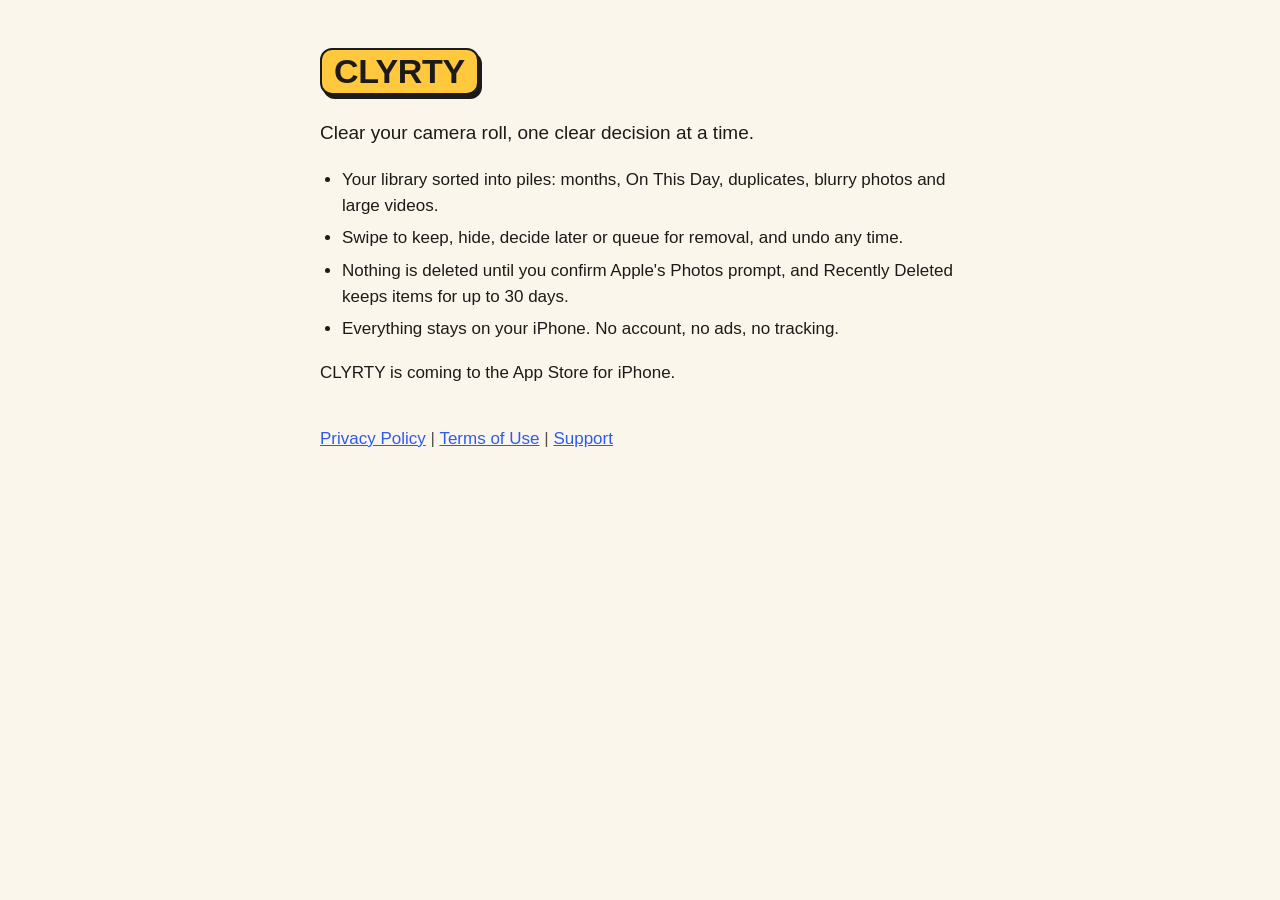
==== index.html @ 638757ca "Add the CLYRTY site: home, privacy, terms and support" ====
<!doctype html>
<html lang="en">
<head>
<meta charset="utf-8">
<meta name="viewport" content="width=device-width, initial-scale=1">
<title>CLYRTY: clear your camera roll</title>
<meta name="description" content="CLYRTY helps you clear your iPhone camera roll one clear decision at a time. Everything stays on your iPhone.">
<link rel="stylesheet" href="site.css">
</head>
<body>
<main>
<h1 class="brand">CLYRTY</h1>
<p class="lead">Clear your camera roll, one clear decision at a time.</p>
<ul>
<li>Your library sorted into piles: months, On This Day, duplicates, blurry photos and large videos.</li>
<li>Swipe to keep, hide, decide later or queue for removal, and undo any time.</li>
<li>Nothing is deleted until you confirm Apple's Photos prompt, and Recently Deleted keeps items for up to 30 days.</li>
<li>Everything stays on your iPhone. No account, no ads, no tracking.</li>
</ul>
<p>CLYRTY is coming to the App Store for iPhone.</p>
<p class="links"><a href="privacy/">Privacy Policy</a> <span aria-hidden="true">|</span> <a href="terms/">Terms of Use</a> <span aria-hidden="true">|</span> <a href="support/">Support</a></p>
</main>
</body>
</html>
---- site.css ----
:root {
  --bg: #FBF6EC;
  --ink: #1C1B19;
  --muted: #57534C;
  --accent: #FFC83D;
  --link: #2F5BEA;
}
@media (prefers-color-scheme: dark) {
  :root { --bg: #17161A; --ink: #F3EFE6; --muted: #B8B2A7; --link: #8FA8FF; }
}
* { box-sizing: border-box; }
body {
  margin: 0;
  background: var(--bg);
  color: var(--ink);
  font: 17px/1.55 -apple-system, BlinkMacSystemFont, "Segoe UI", Roboto, Helvetica, Arial, sans-serif;
}
main { max-width: 680px; margin: 0 auto; padding: 40px 20px 64px; }
h1 { font-size: 34px; line-height: 1.15; margin: 8px 0 4px; letter-spacing: -0.01em; }
h1.brand { display: inline-block; background: var(--accent); color: #1C1B19; padding: 2px 12px; border: 2px solid #1C1B19; border-radius: 12px; box-shadow: 3px 4px 0 #1C1B19; }
h2 { font-size: 20px; margin: 28px 0 6px; }
.meta { color: var(--muted); margin: 0 0 16px; }
.lead { font-size: 19px; }
.back a { color: var(--muted); text-decoration: none; font-weight: 700; }
a { color: var(--link); }
ul { padding-left: 22px; }
li { margin: 6px 0; }
.links { margin-top: 40px; color: var(--muted); }
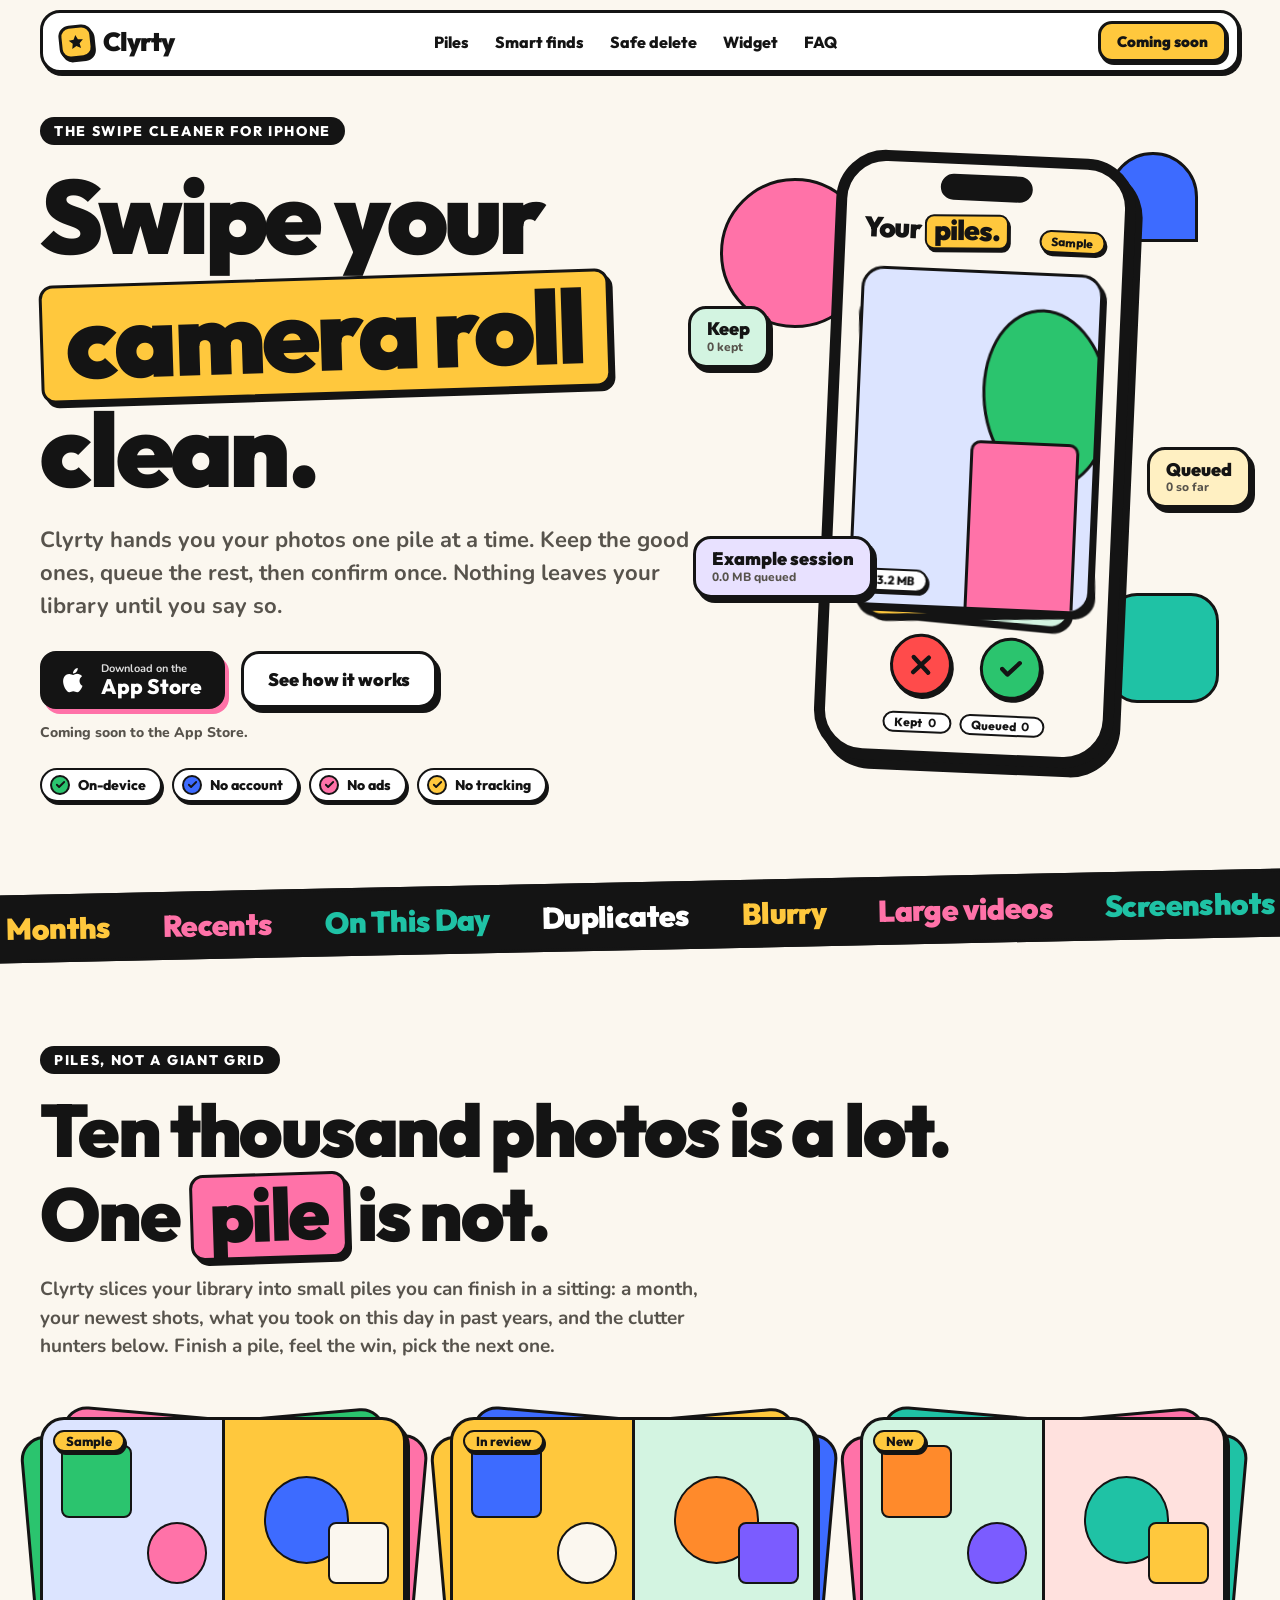
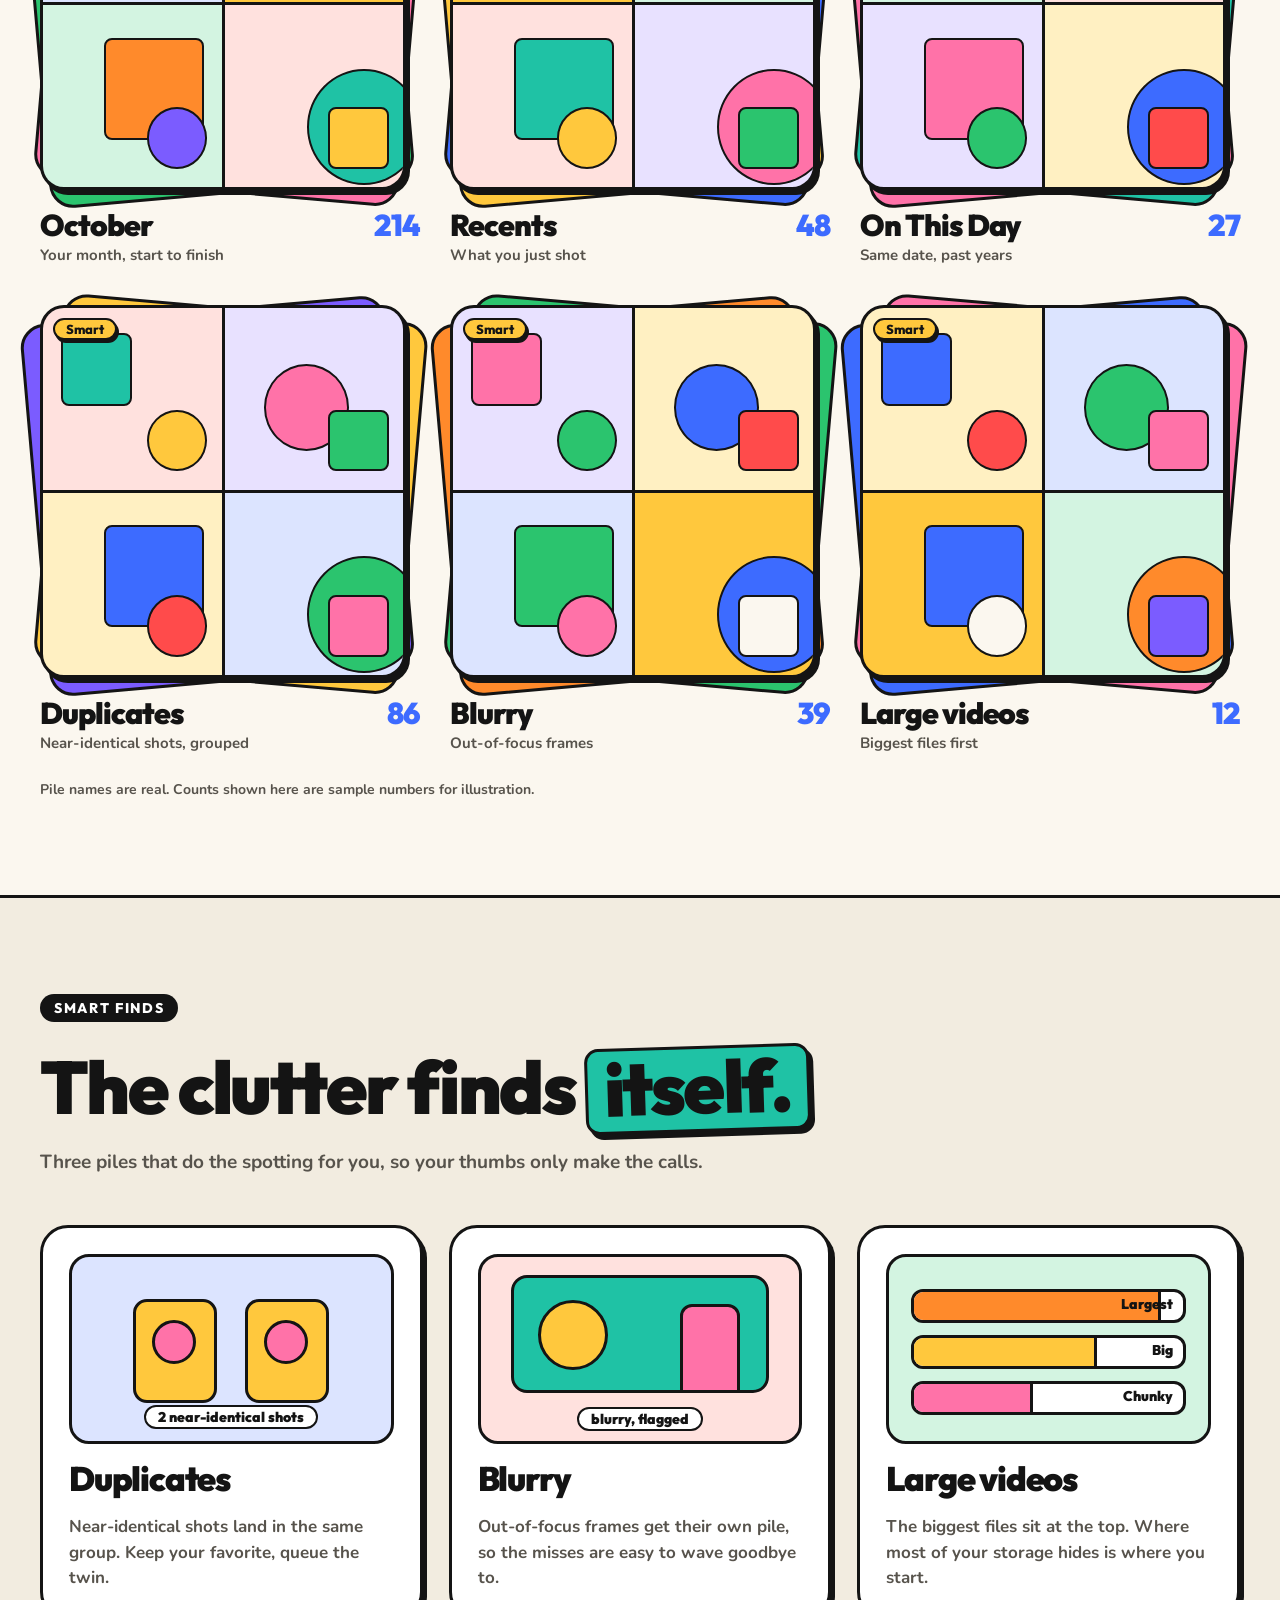
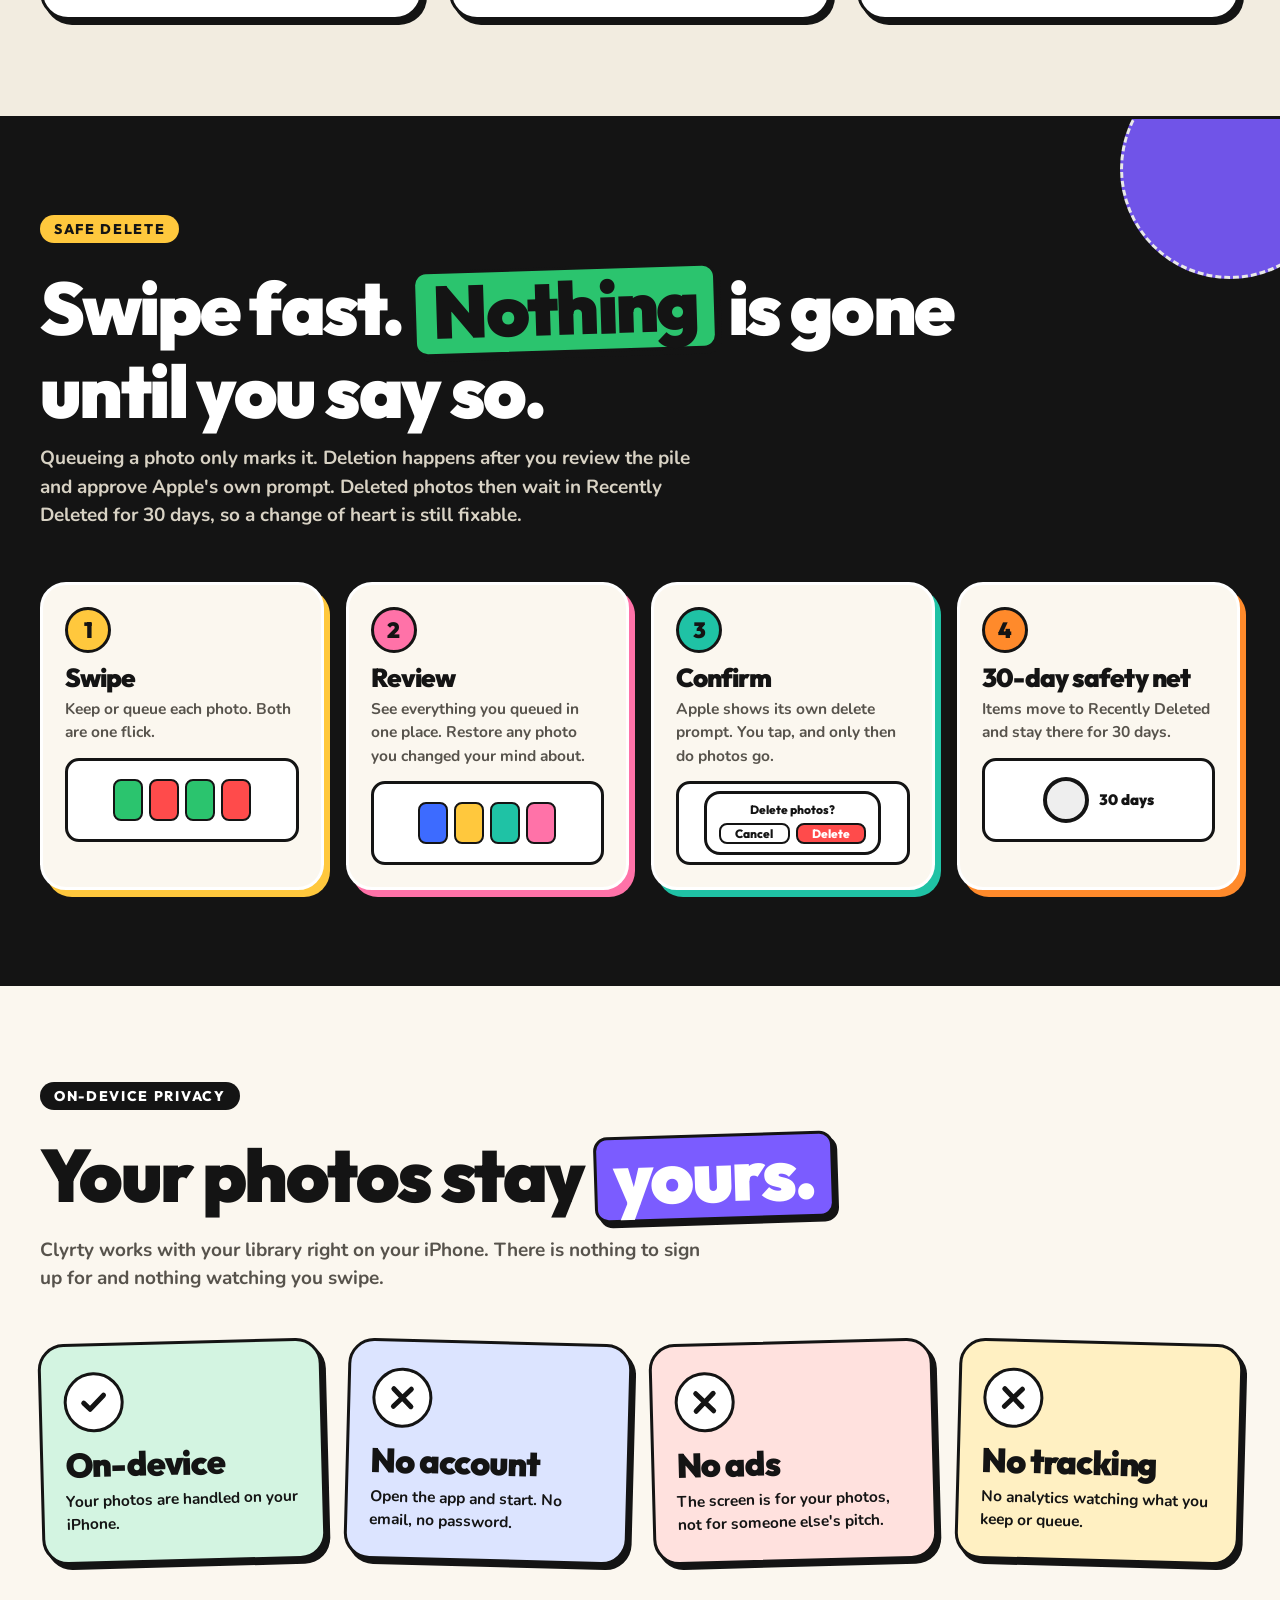
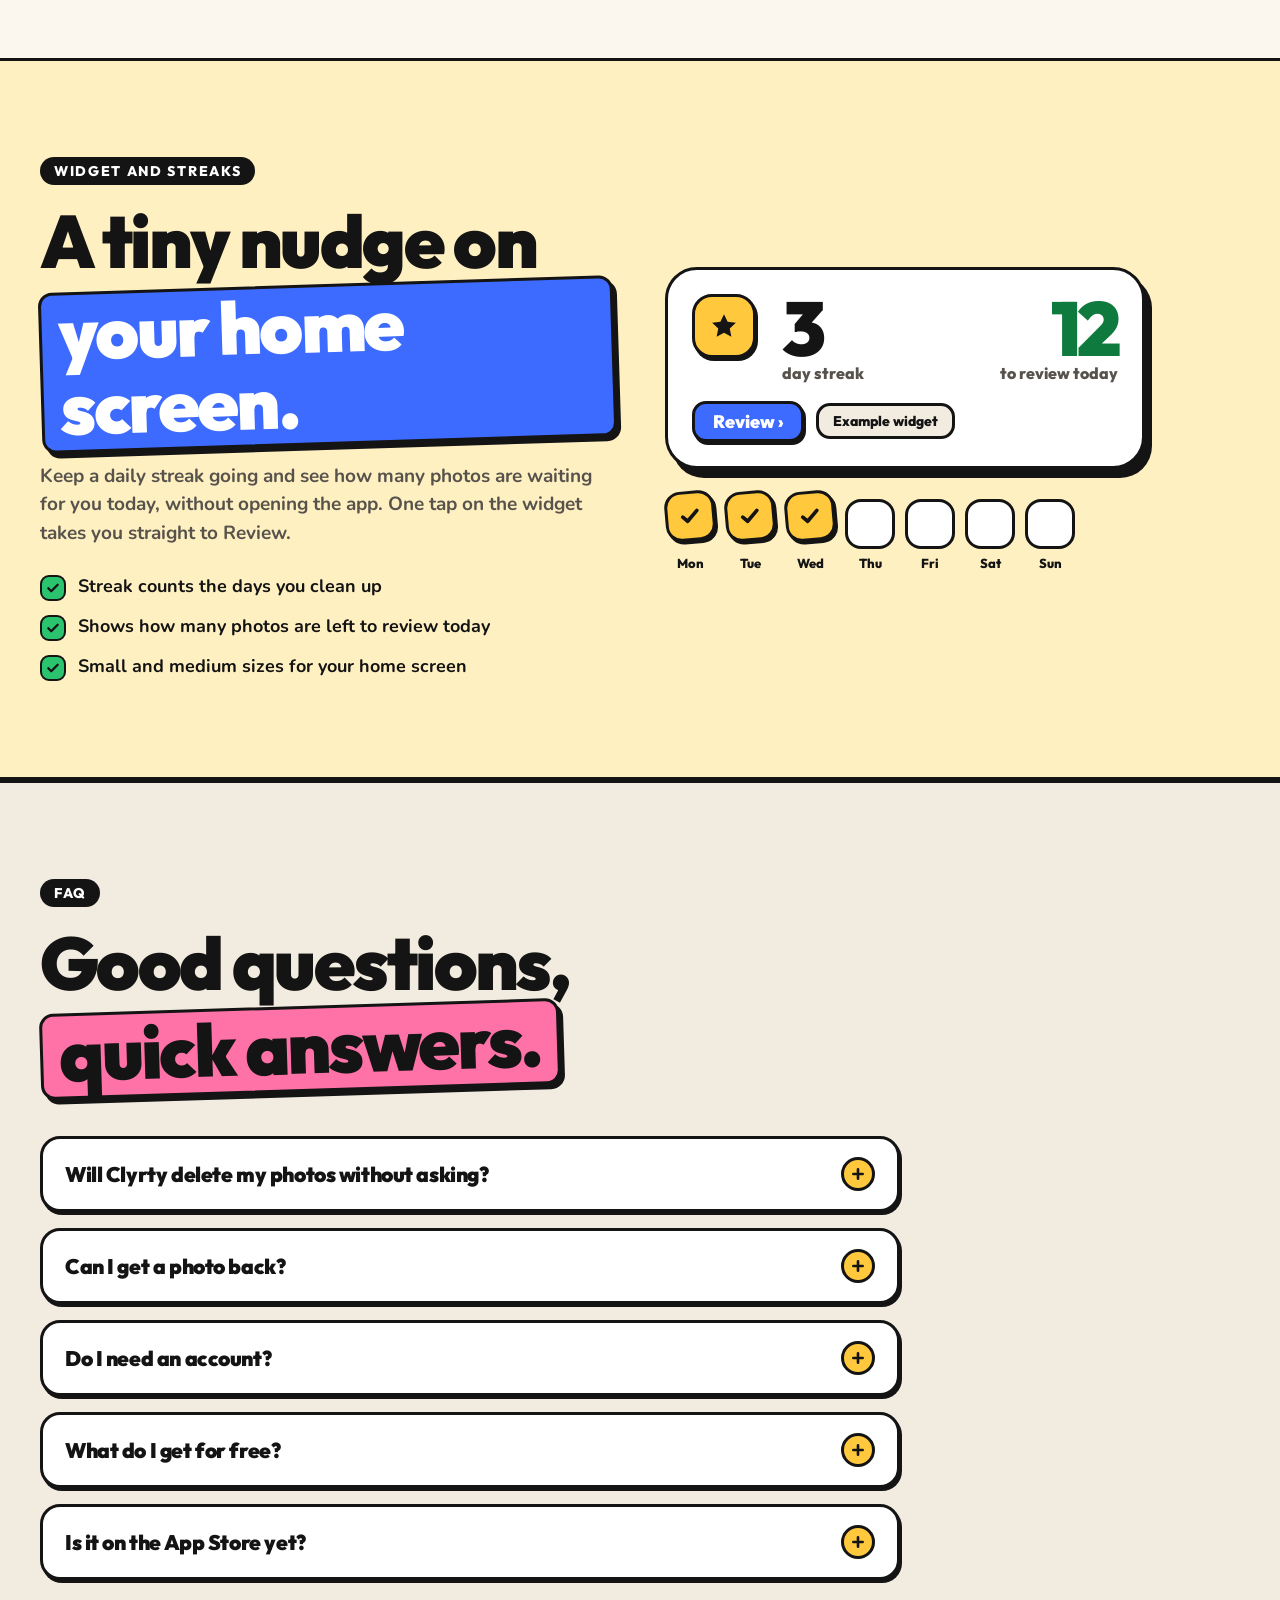
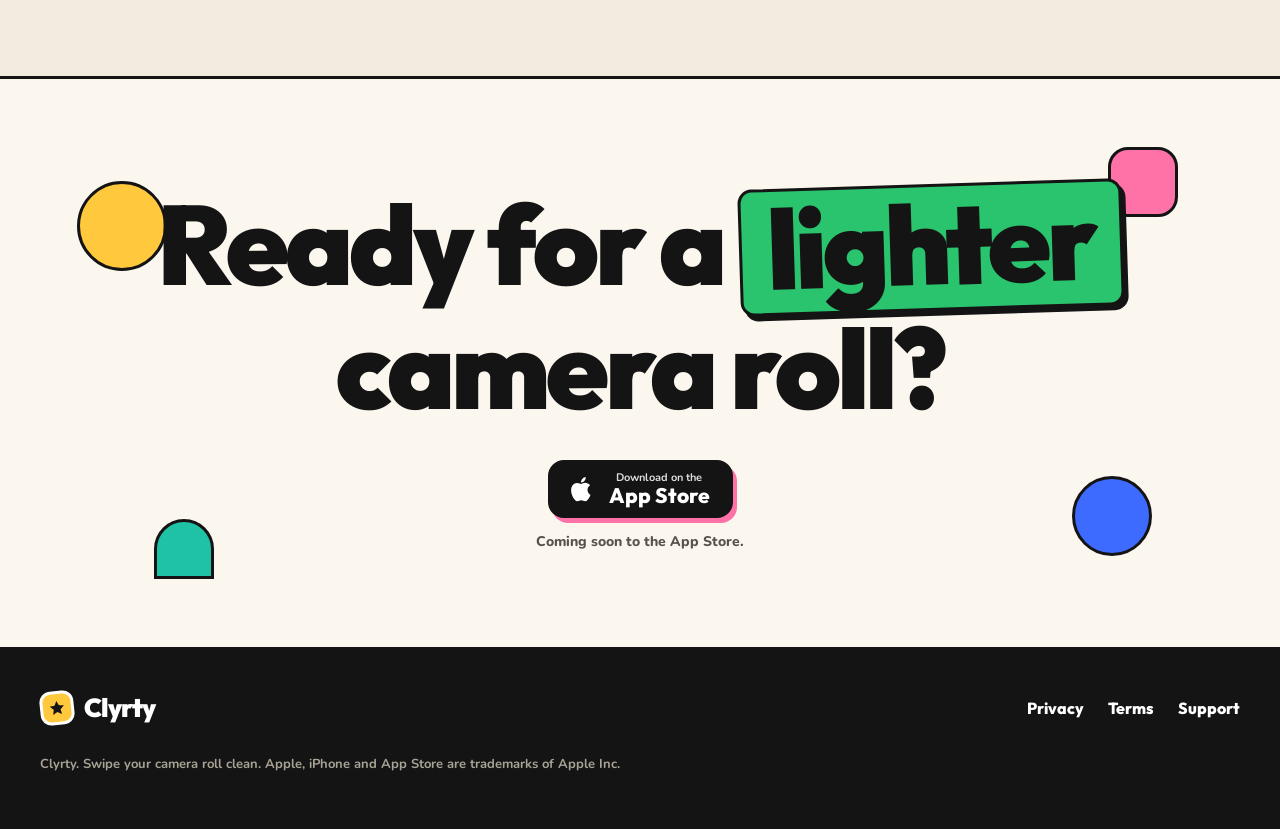
==== commit 2fb9e208: "Replace the home page with the approved design, without pricing WULF approved the site mock with one" ====
--- a/index.html
+++ b/index.html
@@ -3,22 +3,609 @@
 <head>
 <meta charset="utf-8">
 <meta name="viewport" content="width=device-width, initial-scale=1">
-<title>CLYRTY: clear your camera roll</title>
-<meta name="description" content="CLYRTY helps you clear your iPhone camera roll one clear decision at a time. Everything stays on your iPhone.">
-<link rel="stylesheet" href="site.css">
+<title>Clyrty - Swipe your camera roll clean</title>
+<meta name="description" content="Clyrty is the iPhone photo cleaner that works in piles. Swipe, queue, confirm. Nothing is deleted until you approve Apple's prompt. On-device, no account, no ads, no tracking.">
+<link rel="preconnect" href="https://fonts.googleapis.com">
+<link rel="preconnect" href="https://fonts.gstatic.com" crossorigin>
+<link href="https://fonts.googleapis.com/css2?family=Outfit:wght@600;800;900&family=Nunito:wght@500;700;800&display=swap" rel="stylesheet">
+<style>
+:root{
+  --ink:#141414; --bg:#FBF7EF; --stone:#F2ECE0; --tint:#FFF0C2; --muted:#57534C;
+  --blue:#3D6BFF; --blue-soft:#DCE4FF; --green:#2BC46E; --green-deep:#0F7A3D; --green-soft:#D3F4E1;
+  --red:#FF4B4B; --red-soft:#FFE1DE; --violet:#7B5CFF; --violet-soft:#E8E1FF;
+  --yellow:#FFC83D; --pink:#FF72A8; --teal:#1FC2A5; --orange:#FF8A2B;
+  --pop:4px 5px 0 var(--ink); --pop-sm:2px 3px 0 var(--ink); --pop-lg:7px 9px 0 var(--ink);
+  --spring:cubic-bezier(.34,1.56,.64,1);
+  --gutter:16px;
+}
+*{box-sizing:border-box;margin:0}
+html{scroll-behavior:smooth}
+body{background:var(--bg);color:var(--ink);font-family:'Nunito',system-ui,sans-serif;font-weight:700;font-size:17px;line-height:1.5;overflow-x:hidden;-webkit-font-smoothing:antialiased}
+h1,h2,h3,.disp{font-family:'Outfit',system-ui,sans-serif;font-weight:900;letter-spacing:-.035em;line-height:1.02}
+a{color:inherit}
+.wrap{width:min(1200px,100% - 2*var(--gutter));margin-inline:auto}
+.hl{display:inline-block;background:var(--hlc,var(--yellow));border:3px solid var(--ink);box-shadow:var(--pop);border-radius:14px;padding:0 .22em .06em;transform:rotate(-1.8deg);margin-top:.08em}
+.btn{display:inline-flex;align-items:center;gap:10px;font:900 18px 'Outfit',sans-serif;background:var(--yellow);border:3px solid var(--ink);box-shadow:var(--pop);border-radius:18px;padding:14px 24px;text-decoration:none;cursor:pointer;transition:transform .18s var(--spring),box-shadow .18s}
+.btn:hover{transform:translate(-2px,-3px) rotate(-1deg);box-shadow:7px 9px 0 var(--ink)}
+.btn:active{transform:translate(3px,4px);box-shadow:1px 1px 0 var(--ink)}
+.btn.white{background:#fff}
+.kicker{display:inline-block;font:800 14px 'Outfit',sans-serif;letter-spacing:.12em;text-transform:uppercase;background:var(--ink);color:#fff;border-radius:99px;padding:5px 14px;margin-bottom:18px}
+
+/* nav */
+nav{position:sticky;top:10px;z-index:50;margin:10px auto 0;width:min(1200px,100% - 2*var(--gutter))}
+.nav-in{display:flex;align-items:center;justify-content:space-between;background:#fff;border:3px solid var(--ink);box-shadow:var(--pop-sm);border-radius:20px;padding:8px 10px 8px 16px}
+.logo{display:flex;align-items:center;gap:10px;font:900 26px 'Outfit';letter-spacing:-.04em;text-decoration:none}
+.logo i{width:34px;height:34px;background:var(--yellow);border:3px solid var(--ink);border-radius:11px;box-shadow:var(--pop-sm);display:grid;place-items:center;transform:rotate(-6deg)}
+.logo i svg{width:18px;height:18px}
+.nav-links{display:none;gap:26px;font:800 16px 'Outfit'}
+.nav-links a{text-decoration:none}.nav-links a:hover{text-decoration:underline;text-decoration-thickness:3px;text-underline-offset:5px}
+.nav .btn{padding:8px 16px;font-size:15px;border-radius:14px;box-shadow:var(--pop-sm)}
+@media(min-width:820px){.nav-links{display:flex}}
+
+/* hero */
+.hero{position:relative;padding:44px 0 70px}
+.hero-grid{display:grid;gap:40px;align-items:center}
+@media(min-width:960px){.hero-grid{grid-template-columns:1.1fr .9fr;gap:20px}}
+h1{font-size:clamp(46px,9.4vw,104px)}
+.hero p.lead{font-size:clamp(18px,2.2vw,22px);max-width:34em;margin:22px 0 28px;color:var(--muted);font-weight:700}
+.cta-row{display:flex;flex-wrap:wrap;gap:16px;align-items:center}
+.badge{display:inline-flex;align-items:center;gap:12px;background:var(--ink);color:#fff;border-radius:16px;padding:9px 20px 9px 16px;text-decoration:none;border:3px solid var(--ink);box-shadow:4px 5px 0 var(--pink);transition:transform .18s var(--spring)}
+.badge:hover{transform:translate(-2px,-3px) rotate(1deg)}
+.badge svg{width:30px;height:30px;fill:#fff}
+.badge small{display:block;font:700 11px 'Nunito';opacity:.85;line-height:1.1}
+.badge b{display:block;font:800 21px 'Outfit';line-height:1.05}
+.soon{font:800 14px 'Nunito';color:var(--muted);margin-top:14px}
+.trust{display:flex;flex-wrap:wrap;gap:10px;margin-top:26px}
+.pill{display:inline-flex;align-items:center;gap:8px;background:#fff;border:2.5px solid var(--ink);border-radius:99px;padding:5px 14px 5px 8px;font:800 14px 'Outfit';box-shadow:var(--pop-sm)}
+.pill s{width:20px;height:20px;border-radius:50%;background:var(--c,var(--green));border:2px solid var(--ink);display:grid;place-items:center;text-decoration:none}
+.pill s svg{width:11px;height:11px}
+
+/* phone */
+.stage{position:relative;display:grid;place-items:center;min-height:640px}
+.blob{position:absolute;border:3px solid var(--ink);animation:spin 18s linear infinite}
+.blob.b1{width:150px;height:150px;border-radius:50%;background:var(--pink);left:2%;top:6%;animation:floaty 6s ease-in-out infinite}
+.blob.b2{width:110px;height:110px;background:var(--teal);right:4%;bottom:12%;border-radius:28px;animation:floaty 7s ease-in-out -2s infinite}
+.blob.b3{width:90px;height:90px;background:var(--blue);right:8%;top:2%;border-radius:50% 50% 0 0;animation:floaty 5s ease-in-out -1s infinite}
+@keyframes floaty{0%,100%{transform:translateY(0) rotate(-8deg)}50%{transform:translateY(-22px) rotate(10deg)}}
+@keyframes spin{to{transform:rotate(360deg)}}
+.phone{position:relative;width:300px;height:610px;background:var(--bg);border:11px solid var(--ink);border-radius:50px;box-shadow:var(--pop-lg);overflow:hidden;transform:rotate(2.5deg);z-index:2}
+.phone .island{position:absolute;top:10px;left:50%;width:92px;height:26px;background:var(--ink);border-radius:20px;transform:translateX(-50%);z-index:5}
+.ph-head{padding:50px 18px 0;display:flex;justify-content:space-between;align-items:end}
+.ph-head h3{font-size:28px}.ph-head h3 span{background:var(--yellow);border:2.5px solid var(--ink);border-radius:9px;padding:0 7px 2px;box-shadow:var(--pop-sm);display:inline-block;transform:rotate(-2deg)}
+.ph-pill{font:800 12px 'Outfit';background:var(--yellow);border:2px solid var(--ink);border-radius:99px;padding:2px 10px;box-shadow:var(--pop-sm)}
+.deck{position:relative;height:340px;margin:20px 18px 0}
+.card{position:absolute;inset:0;border:3px solid var(--ink);border-radius:22px;box-shadow:var(--pop);overflow:hidden;background:var(--cbg);touch-action:none;cursor:grab;will-change:transform;transition:transform .5s var(--spring)}
+.card.drag{transition:none;cursor:grabbing}
+.card .sh{position:absolute;background:var(--sc);border:3px solid var(--ink)}
+.card .sh.circle{border-radius:50%}.card .sh.arch{border-radius:999px 999px 0 0}.card .sh.rect{border-radius:10px}
+.card .meta{position:absolute;left:12px;bottom:12px;background:#fff;border:2.5px solid var(--ink);border-radius:99px;font:800 12px 'Outfit';padding:2px 11px;box-shadow:var(--pop-sm)}
+.stamp{position:absolute;top:18px;font:900 26px 'Outfit';border:4px solid var(--ink);border-radius:12px;padding:0 12px 2px;opacity:0;background:#fff;transition:opacity .15s}
+.stamp.keep{right:14px;color:var(--green-deep);background:var(--green-soft);transform:rotate(9deg)}
+.stamp.queue{left:14px;color:#C21F1F;background:var(--red-soft);transform:rotate(-9deg)}
+.ph-actions{display:flex;justify-content:center;gap:28px;margin-top:26px}
+.rb{width:62px;height:62px;border-radius:50%;border:3px solid var(--ink);box-shadow:var(--pop-sm);display:grid;place-items:center;cursor:pointer;transition:transform .15s var(--spring);background:var(--bgc)}
+.rb:hover{transform:scale(1.12) rotate(-6deg)}.rb:active{transform:scale(.92)}
+.rb svg{width:26px;height:26px}
+.ph-stats{display:flex;justify-content:center;gap:8px;margin-top:16px;font:800 12px 'Outfit'}
+.ph-stats span{border:2px solid var(--ink);border-radius:99px;padding:1px 10px;background:#fff}
+.ph-stats b{display:inline-block;min-width:1.2em;text-align:center}
+.float{position:absolute;z-index:4;background:#fff;border:3px solid var(--ink);border-radius:18px;box-shadow:var(--pop);padding:10px 16px;font:900 18px 'Outfit';line-height:1.1;animation:floaty2 5s ease-in-out infinite}
+.float small{display:block;font:800 12px 'Nunito';color:var(--muted)}
+.float.f1{left:-4%;top:26%;background:var(--green-soft);--r:-6deg}
+.float.f2{right:-2%;top:48%;background:var(--tint);--r:5deg;animation-delay:-2s}
+.float.f3{left:-3%;top:62%;background:var(--violet-soft);--r:4deg;animation-delay:-3.4s}
+@keyframes floaty2{0%,100%{transform:translateY(0) rotate(var(--r))}50%{transform:translateY(-14px) rotate(calc(var(--r) * -1))}}
+@media(max-width:520px){.float.f1{left:-2%;top:20%}.float.f2{right:-2%}.float.f3{display:none}.stage{min-height:700px}}
+
+/* marquee */
+.marq{background:var(--ink);color:#fff;border-block:3px solid var(--ink);overflow:hidden;transform:rotate(-1.2deg);margin:10px -20px 0;position:relative;z-index:3}
+.marq-t{display:flex;gap:0;width:max-content;animation:marq 28s linear infinite}
+.marq span{font:900 30px 'Outfit';padding:12px 26px;white-space:nowrap;letter-spacing:-.02em}
+.marq span:nth-child(4n+1){color:var(--yellow)}.marq span:nth-child(4n+2){color:var(--pink)}.marq span:nth-child(4n+3){color:var(--teal)}.marq span:nth-child(4n){color:#fff}
+@keyframes marq{to{transform:translateX(-50%)}}
+
+/* sections */
+section{padding:96px 0}
+.sec-h{font-size:clamp(38px,6.4vw,74px);max-width:14em}
+.sec-p{max-width:36em;color:var(--muted);margin-top:16px;font-size:19px}
+.rev{opacity:0;transform:translateY(40px) scale(.97);transition:opacity .6s ease,transform .7s var(--spring);transition-delay:var(--d,0s)}
+.rev.in{opacity:1;transform:none}
+
+/* piles */
+.piles{display:grid;gap:30px;margin-top:48px;grid-template-columns:repeat(2,1fr)}
+@media(min-width:760px){.piles{grid-template-columns:repeat(3,1fr)}}
+@media(max-width:420px){.pile h3,.pile h3 b{font-size:22px}.pile p{font-size:13px}}
+.pile{position:relative;padding:8px 0 0;cursor:pointer}
+.pile .stack{position:relative;aspect-ratio:1/1.02;margin:0 14px 16px 0}
+.pile .layer{position:absolute;inset:0;border:3px solid var(--ink);border-radius:24px;transition:transform .4s var(--spring)}
+.pile .l3{background:var(--c3);transform:rotate(-5deg) translate(-6px,4px)}
+.pile .l2{background:var(--c2);transform:rotate(5deg) translate(8px,2px)}
+.pile .front{position:absolute;inset:0;border:3px solid var(--ink);border-radius:24px;box-shadow:var(--pop);overflow:hidden;background:var(--ink);display:grid;grid-template-columns:1fr 1fr;grid-template-rows:1fr 1fr;gap:3px;transition:transform .4s var(--spring)}
+.pile:hover .l3{transform:rotate(-12deg) translate(-26px,8px)}
+.pile:hover .l2{transform:rotate(11deg) translate(26px,4px)}
+.pile:hover .front{transform:translateY(-8px) rotate(-1.5deg)}
+.pile .cell{position:relative;overflow:hidden;background:var(--cbg)}
+.pile .cell i{position:absolute;background:var(--sc)}
+.pile .tag{position:absolute;left:10px;top:10px;z-index:2;font:800 13px 'Outfit';background:var(--yellow);border:2.5px solid var(--ink);border-radius:99px;padding:1px 11px;box-shadow:var(--pop-sm)}
+.pile h3{font-size:30px;display:flex;justify-content:space-between;align-items:baseline}
+.pile h3 b{font:900 30px 'Outfit';color:var(--blue)}
+.pile p{color:var(--muted);font-size:15px;font-weight:700}
+.note{font:700 14px 'Nunito';color:var(--muted);margin-top:26px}
+
+/* smart finds */
+.finds{background:var(--stone);border-block:3px solid var(--ink)}
+.find-grid{display:grid;gap:26px;margin-top:48px}
+@media(min-width:900px){.find-grid{grid-template-columns:repeat(3,1fr)}}
+.fcard{background:#fff;border:3px solid var(--ink);border-radius:28px;box-shadow:var(--pop);padding:26px;display:flex;flex-direction:column;gap:18px;transition:transform .3s var(--spring)}
+.fcard:hover{transform:translateY(-8px) rotate(-.8deg)}
+.fcard h3{font-size:34px}.fcard p{color:var(--muted)}
+.demo{height:190px;border:3px solid var(--ink);border-radius:20px;position:relative;overflow:hidden;background:var(--bgd)}
+/* dup demo */
+.dup .tw{position:absolute;width:84px;height:104px;border:3px solid var(--ink);border-radius:14px;background:var(--yellow);top:42px;overflow:hidden}
+.dup .tw i{position:absolute;width:44px;height:44px;border-radius:50%;background:var(--pink);border:3px solid var(--ink);left:16px;top:18px}
+.dup .t1{left:calc(50% - 98px);animation:dupA 4.4s var(--spring) infinite}
+.dup .t2{left:calc(50% + 14px);animation:dupB 4.4s var(--spring) infinite}
+@keyframes dupA{0%,25%{transform:rotate(-4deg)}50%,80%{transform:translateX(56px) rotate(0)}100%{transform:rotate(-4deg)}}
+@keyframes dupB{0%,25%{transform:rotate(4deg);opacity:1}50%,80%{transform:translateX(-56px) rotate(0);opacity:0}100%{transform:rotate(4deg);opacity:1}}
+.dup .lbl{position:absolute;left:50%;bottom:12px;transform:translateX(-50%);font:900 14px 'Outfit';background:#fff;border:2.5px solid var(--ink);border-radius:99px;padding:1px 12px;white-space:nowrap}
+.dup .lbl::after{content:"2 near-identical shots";animation:lbl 4.4s steps(1) infinite}
+@keyframes lbl{0%,45%{content:"2 near-identical shots"}50%,85%{content:"keep the best one"}100%{content:"2 near-identical shots"}}
+/* blur demo */
+.blur .ph{position:absolute;inset:18px 30px 48px;border:3px solid var(--ink);border-radius:16px;background:var(--teal);overflow:hidden;animation:blurA 4s ease-in-out infinite}
+.blur .ph i{position:absolute;border:3px solid var(--ink)}
+.blur .ph i:nth-child(1){width:70px;height:70px;border-radius:50%;background:var(--yellow);left:24px;top:22px}
+.blur .ph i:nth-child(2){width:60px;height:90px;background:var(--pink);right:26px;bottom:-4px;border-radius:12px 12px 0 0}
+@keyframes blurA{0%,35%{filter:blur(9px)}55%,100%{filter:blur(0)}}
+.blur .lbl{position:absolute;left:50%;bottom:10px;transform:translateX(-50%);font:900 14px 'Outfit';background:#fff;border:2.5px solid var(--ink);border-radius:99px;padding:1px 12px;white-space:nowrap}
+.blur .lbl::after{content:"blurry, flagged";animation:lbl2 4s steps(1) infinite}
+@keyframes lbl2{0%,50%{content:"blurry, flagged"}55%,100%{content:"sharp, kept"}}
+/* video demo */
+.vid .bars{position:absolute;inset:22px 22px 16px;display:flex;flex-direction:column;gap:12px;justify-content:center}
+.vid .bar{height:34px;border:3px solid var(--ink);border-radius:12px;background:#fff;position:relative;overflow:hidden}
+.vid .bar b{position:absolute;inset:0 auto 0 0;background:var(--c);width:var(--w);transform-origin:left;animation:grow 3.6s var(--spring) infinite;border-right:3px solid var(--ink)}
+.vid .bar span{position:absolute;right:10px;top:3px;font:900 14px 'Outfit'}
+.vid .bar:nth-child(2) b{animation-delay:.15s}.vid .bar:nth-child(3) b{animation-delay:.3s}
+@keyframes grow{0%{transform:scaleX(0)}30%,85%{transform:scaleX(1)}100%{transform:scaleX(0)}}
+
+/* safe delete */
+.safe{background:var(--ink);color:#fff;position:relative;overflow:hidden}
+.safe .sec-p{color:#d8d2c4}
+.steps{display:grid;gap:22px;margin-top:52px;position:relative}
+@media(min-width:900px){.steps{grid-template-columns:repeat(4,1fr)}}
+.step{background:var(--bg);color:var(--ink);border:3px solid #fff;border-radius:26px;padding:22px;box-shadow:6px 7px 0 var(--sh);position:relative;transition:transform .3s var(--spring)}
+.step:hover{transform:translateY(-6px) rotate(1deg)}
+.step .n{width:46px;height:46px;border-radius:50%;background:var(--sh);border:3px solid var(--ink);display:grid;place-items:center;font:900 22px 'Outfit';margin-bottom:12px}
+.step h3{font-size:26px;margin-bottom:6px}.step p{font-size:15.5px;color:var(--muted)}
+.step .mini{height:84px;border:3px solid var(--ink);border-radius:14px;margin-top:14px;background:#fff;position:relative;overflow:hidden;display:grid;place-items:center}
+.alertmock{background:#fff;border:3px solid var(--ink);border-radius:16px;padding:8px 12px;text-align:center;font:800 12px 'Outfit';width:78%}
+.alertmock div{display:flex;gap:6px;margin-top:6px}
+.alertmock div span{flex:1;border:2px solid var(--ink);border-radius:8px;padding:1px 0}
+.alertmock div span:last-child{background:var(--red);color:#fff;animation:tap 3s ease-in-out infinite}
+@keyframes tap{0%,60%,100%{transform:scale(1)}70%{transform:scale(.88)}80%{transform:scale(1.08)}}
+.trashmock{font:900 15px 'Outfit';display:flex;align-items:center;gap:10px}
+.ring{width:46px;height:46px;border-radius:50%;border:4px solid var(--ink);background:conic-gradient(var(--teal) 0 var(--p,70%),#eee 0);animation:ring 5s linear infinite}
+@property --p{syntax:'<percentage>';inherits:false;initial-value:0%}
+@keyframes ring{from{--p:0%}to{--p:100%}}
+.qmock{display:flex;gap:6px}
+.qmock i{width:30px;height:42px;border:2.5px solid var(--ink);border-radius:8px;background:var(--c);animation:pop 2.4s var(--spring) infinite;animation-delay:var(--dl)}
+@keyframes pop{0%,100%{transform:translateY(0)}40%{transform:translateY(-12px) rotate(-6deg)}}
+.safe .deco{position:absolute;right:-60px;top:-60px;width:220px;height:220px;border-radius:50%;background:var(--violet);border:3px solid #fff;opacity:.9;animation:spin 30s linear infinite;border-style:dashed}
+
+/* privacy */
+.priv-grid{display:grid;gap:22px;margin-top:48px}
+@media(min-width:820px){.priv-grid{grid-template-columns:repeat(4,1fr)}}
+.stampbox{border:3px solid var(--ink);border-radius:26px;padding:26px 22px;box-shadow:var(--pop);background:var(--bgc);transition:transform .3s var(--spring)}
+.stampbox:nth-child(odd){transform:rotate(-1.5deg)}.stampbox:nth-child(even){transform:rotate(1.5deg)}
+.stampbox:hover{transform:rotate(0) translateY(-8px) scale(1.03)}
+.stampbox .x{width:60px;height:60px;border-radius:50%;background:#fff;border:3px solid var(--ink);display:grid;place-items:center;margin-bottom:16px;position:relative}
+.stampbox .x svg{width:30px;height:30px}
+.stampbox h3{font-size:34px}.stampbox p{font-size:15.5px;margin-top:6px}
+
+/* widget */
+.wid{background:var(--tint);border-block:3px solid var(--ink)}
+.wid-grid{display:grid;gap:50px;align-items:center}
+@media(min-width:960px){.wid-grid{grid-template-columns:1fr 1fr}}
+.wcard{background:#fff;border:3px solid var(--ink);border-radius:32px;box-shadow:var(--pop-lg);padding:24px;max-width:480px;transform:rotate(-2.5deg);transition:transform .4s var(--spring)}
+.wcard:hover{transform:rotate(0) scale(1.03)}
+.wtop{display:flex;gap:26px;align-items:flex-start}
+.flame{width:64px;height:64px;border-radius:20px;background:var(--yellow);border:3px solid var(--ink);box-shadow:var(--pop-sm);display:grid;place-items:center;animation:wob 2.4s var(--spring) infinite}
+@keyframes wob{0%,100%{transform:rotate(-6deg) scale(1)}50%{transform:rotate(6deg) scale(1.1)}}
+.flame svg{width:30px;height:30px}
+.bignum{font:900 76px 'Outfit';line-height:.9;letter-spacing:-.05em}
+.wlbl{font:800 16px 'Outfit';color:var(--muted)}
+.wbottom{display:flex;gap:12px;margin-top:18px;align-items:center;flex-wrap:wrap}
+.wbtn{background:var(--blue);color:#fff;font:900 18px 'Outfit';border:3px solid var(--ink);box-shadow:var(--pop-sm);border-radius:14px;padding:6px 18px}
+.wchip{background:var(--stone);border:3px solid var(--ink);border-radius:14px;padding:6px 14px;font:800 14px 'Outfit'}
+.days{display:flex;gap:10px;margin-top:30px;flex-wrap:wrap}
+.day{width:50px;text-align:center;font:800 13px 'Outfit'}
+.day i{display:block;width:50px;height:50px;border-radius:16px;border:3px solid var(--ink);background:#fff;margin-bottom:6px;display:grid;place-items:center;transition:transform .5s var(--spring),background .3s;transition-delay:var(--dl)}
+.days.in .day i.on{background:var(--yellow);transform:translateY(-8px) rotate(-5deg);box-shadow:var(--pop-sm)}
+.day i svg{width:22px;height:22px;opacity:0;transition:opacity .3s;transition-delay:var(--dl)}
+.days.in .day i.on svg{opacity:1}
+.bullets{list-style:none;padding:0;margin-top:26px;display:grid;gap:12px}
+.bullets li{display:flex;gap:12px;align-items:flex-start;font-size:18px}
+.bullets li s{flex:none;width:26px;height:26px;border-radius:9px;background:var(--green);border:2.5px solid var(--ink);display:grid;place-items:center;margin-top:2px}
+.bullets li s svg{width:14px;height:14px}
+
+/* faq */
+.faq{background:var(--stone);border-block:3px solid var(--ink)}
+.faq-list{margin-top:44px;display:grid;gap:16px;max-width:860px}
+details{background:#fff;border:3px solid var(--ink);border-radius:20px;box-shadow:var(--pop-sm);transition:transform .25s var(--spring)}
+details[open]{box-shadow:var(--pop);transform:translateY(-3px) rotate(-.4deg)}
+summary{list-style:none;cursor:pointer;padding:18px 22px;font:900 21px 'Outfit';letter-spacing:-.02em;display:flex;justify-content:space-between;gap:14px;align-items:center}
+summary::-webkit-details-marker{display:none}
+summary i{flex:none;width:34px;height:34px;border-radius:50%;background:var(--yellow);border:3px solid var(--ink);display:grid;place-items:center;transition:transform .35s var(--spring)}
+summary i svg{width:14px;height:14px}
+details[open] summary i{transform:rotate(135deg);background:var(--pink)}
+details p{padding:0 22px 20px;color:var(--muted);font-size:17px}
+
+/* final */
+.final{text-align:center;position:relative;overflow:hidden}
+.final h2{font-size:clamp(46px,9vw,112px);max-width:11em;margin:0 auto}
+.final .cta-row{justify-content:center;margin-top:34px}
+.conf{position:absolute;border:3px solid var(--ink);animation:floaty 7s ease-in-out infinite}
+footer{background:var(--ink);color:#fff;padding:44px 0 56px}
+.foot{display:flex;flex-wrap:wrap;gap:24px;justify-content:space-between;align-items:center}
+.foot .logo i{border-color:#fff}
+.foot nav,.foot .links{position:static;display:flex;gap:24px;font:800 16px 'Outfit';width:auto}
+.foot a{text-decoration:none}.foot a:hover{text-decoration:underline}
+.copy{width:100%;color:#a9a396;font:700 13px 'Nunito';margin-top:6px}
+
+html.shot .rev{transition:none!important}
+/* focus */
+a:focus-visible,summary:focus-visible,button:focus-visible,.card:focus-visible{outline:4px solid var(--blue);outline-offset:3px}
+
+@media(prefers-reduced-motion:reduce){
+  *,*::before,*::after{animation:none!important;transition:none!important;scroll-behavior:auto!important}
+  .rev{opacity:1;transform:none}
+  .marq-t{transform:none}
+  .blur .ph{filter:none}
+  .vid .bar b{transform:none}
+  .days .day i.on{background:var(--yellow)}.days .day i.on svg{opacity:1}
+  .ring{background:conic-gradient(var(--teal) 0 70%,#eee 0)}
+}
+</style>
 </head>
 <body>
-<main>
-<h1 class="brand">CLYRTY</h1>
-<p class="lead">Clear your camera roll, one clear decision at a time.</p>
-<ul>
-<li>Your library sorted into piles: months, On This Day, duplicates, blurry photos and large videos.</li>
-<li>Swipe to keep, hide, decide later or queue for removal, and undo any time.</li>
-<li>Nothing is deleted until you confirm Apple's Photos prompt, and Recently Deleted keeps items for up to 30 days.</li>
-<li>Everything stays on your iPhone. No account, no ads, no tracking.</li>
-</ul>
-<p>CLYRTY is coming to the App Store for iPhone.</p>
-<p class="links"><a href="privacy/">Privacy Policy</a> <span aria-hidden="true">|</span> <a href="terms/">Terms of Use</a> <span aria-hidden="true">|</span> <a href="support/">Support</a></p>
-</main>
+
+<svg width="0" height="0" style="position:absolute" aria-hidden="true">
+  <defs>
+    <symbol id="i-check" viewBox="0 0 24 24"><path d="M4 12.5l5 5L20 6.5" fill="none" stroke="#141414" stroke-width="4" stroke-linecap="round" stroke-linejoin="round"/></symbol>
+    <symbol id="i-x" viewBox="0 0 24 24"><path d="M5 5l14 14M19 5L5 19" fill="none" stroke="#141414" stroke-width="4" stroke-linecap="round"/></symbol>
+    <symbol id="i-plus" viewBox="0 0 24 24"><path d="M12 4v16M4 12h16" fill="none" stroke="#141414" stroke-width="4.5" stroke-linecap="round"/></symbol>
+    <symbol id="i-star" viewBox="0 0 24 24"><path d="M12 2.5l2.9 6.1 6.6.8-4.9 4.6 1.3 6.6L12 17.3 6.1 20.6l1.3-6.6L2.5 9.4l6.6-.8z" fill="#141414"/></symbol>
+  </defs>
+</svg>
+
+<nav class="nav" aria-label="Main">
+  <div class="nav-in">
+    <a class="logo" href="#top"><i><svg><use href="#i-star"/></svg></i>Clyrty</a>
+    <div class="nav-links">
+      <a href="#piles">Piles</a><a href="#finds">Smart finds</a><a href="#safe">Safe delete</a><a href="#widget">Widget</a><a href="#faq">FAQ</a>
+    </div>
+    <a class="btn" href="#">Coming soon</a>
+  </div>
+</nav>
+
+<header class="hero" id="top">
+  <div class="wrap hero-grid">
+    <div>
+      <span class="kicker rev">The swipe cleaner for iPhone</span>
+      <h1 class="rev" style="--d:.08s">Swipe your <span class="hl">camera roll</span> clean.</h1>
+      <p class="lead rev" style="--d:.16s">Clyrty hands you your photos one pile at a time. Keep the good ones, queue the rest, then confirm once. Nothing leaves your library until you say so.</p>
+      <div class="cta-row rev" style="--d:.24s">
+        <a class="badge" href="#" aria-label="App Store badge placeholder, coming soon">
+          <svg viewBox="0 0 24 24" aria-hidden="true"><path d="M16.4 12.6c0-2.4 2-3.5 2.1-3.6-1.1-1.700-2.900-1.900-3.500-1.900-1.500-.2-2.900.9-3.700.9-.8 0-1.900-.9-3.200-.8-1.600 0-3.100 1-4 2.400-1.700 3-.4 7.300 1.200 9.700.8 1.200 1.800 2.500 3 2.400 1.200 0 1.700-.8 3.100-.8 1.400 0 1.900.8 3.200.8 1.300 0 2.100-1.200 2.900-2.400.9-1.300 1.300-2.600 1.300-2.700 0 0-2.400-1-2.400-4zM14 5.400c.7-.8 1.100-1.900 1-3-1 0-2.100.7-2.800 1.500-.6.700-1.100 1.800-1 2.900 1.100.1 2.100-.6 2.800-1.400z"/></svg>
+          <span><small>Download on the</small><b>App Store</b></span>
+        </a>
+        <a class="btn white" href="#piles">See how it works</a>
+      </div>
+      <p class="soon rev" style="--d:.3s">Coming soon to the App Store.</p>
+      <div class="trust rev" style="--d:.34s">
+        <span class="pill"><s style="--c:var(--green)"><svg><use href="#i-check"/></svg></s>On-device</span>
+        <span class="pill"><s style="--c:var(--blue)"><svg><use href="#i-check"/></svg></s>No account</span>
+        <span class="pill"><s style="--c:var(--pink)"><svg><use href="#i-check"/></svg></s>No ads</span>
+        <span class="pill"><s style="--c:var(--yellow)"><svg><use href="#i-check"/></svg></s>No tracking</span>
+      </div>
+    </div>
+
+    <div class="stage" aria-label="Animated demo of swiping photos">
+      <div class="blob b1"></div><div class="blob b2"></div><div class="blob b3"></div>
+      <div class="float f1">Keep <small id="fKeep">0 kept</small></div>
+      <div class="float f2">Queued <small id="fQueue">0 so far</small></div>
+      <div class="float f3">Example session <small id="fMb">0.0 MB queued</small></div>
+      <div class="phone">
+        <div class="island"></div>
+        <div class="ph-head"><h3>Your <span>piles.</span></h3><span class="ph-pill">Sample</span></div>
+        <div class="deck" id="deck"></div>
+        <div class="ph-actions">
+          <button class="rb" style="--bgc:var(--red)" id="bQ" aria-label="Queue this photo"><svg style="stroke:#fff"><use href="#i-x"/></svg></button>
+          <button class="rb" style="--bgc:var(--green)" id="bK" aria-label="Keep this photo"><svg><use href="#i-check"/></svg></button>
+        </div>
+        <div class="ph-stats"><span>Kept <b id="sK">0</b></span><span>Queued <b id="sQ">0</b></span></div>
+      </div>
+    </div>
+  </div>
+</header>
+
+<div class="marq" aria-hidden="true"><div class="marq-t" id="marq"></div></div>
+
+<section id="piles">
+  <div class="wrap">
+    <span class="kicker rev">Piles, not a giant grid</span>
+    <h2 class="sec-h rev">Ten thousand photos is a lot. One <span class="hl" style="--hlc:var(--pink)">pile</span> is not.</h2>
+    <p class="sec-p rev">Clyrty slices your library into small piles you can finish in a sitting: a month, your newest shots, what you took on this day in past years, and the clutter hunters below. Finish a pile, feel the win, pick the next one.</p>
+    <div class="piles" id="pileGrid"></div>
+    <p class="note rev">Pile names are real. Counts shown here are sample numbers for illustration.</p>
+  </div>
+</section>
+
+<section class="finds" id="finds">
+  <div class="wrap">
+    <span class="kicker rev">Smart finds</span>
+    <h2 class="sec-h rev">The clutter finds <span class="hl" style="--hlc:var(--teal)">itself.</span></h2>
+    <p class="sec-p rev">Three piles that do the spotting for you, so your thumbs only make the calls.</p>
+    <div class="find-grid">
+      <article class="fcard rev" style="--d:.05s">
+        <div class="demo dup" style="--bgd:var(--blue-soft)"><div class="tw t1"><i></i></div><div class="tw t2"><i></i></div><span class="lbl"></span></div>
+        <h3>Duplicates</h3><p>Near-identical shots land in the same group. Keep your favorite, queue the twin.</p>
+      </article>
+      <article class="fcard rev" style="--d:.15s">
+        <div class="demo blur" style="--bgd:var(--red-soft)"><div class="ph"><i></i><i></i></div><span class="lbl"></span></div>
+        <h3>Blurry</h3><p>Out-of-focus frames get their own pile, so the misses are easy to wave goodbye to.</p>
+      </article>
+      <article class="fcard rev" style="--d:.25s">
+        <div class="demo vid" style="--bgd:var(--green-soft)"><div class="bars">
+          <div class="bar"><b style="--c:var(--orange);--w:92%"></b><span>Largest</span></div>
+          <div class="bar"><b style="--c:var(--yellow);--w:68%"></b><span>Big</span></div>
+          <div class="bar"><b style="--c:var(--pink);--w:44%"></b><span>Chunky</span></div>
+        </div></div>
+        <h3>Large videos</h3><p>The biggest files sit at the top. Where most of your storage hides is where you start.</p>
+      </article>
+    </div>
+  </div>
+</section>
+
+<section class="safe" id="safe">
+  <div class="deco"></div>
+  <div class="wrap">
+    <span class="kicker rev" style="background:var(--yellow);color:var(--ink)">Safe delete</span>
+    <h2 class="sec-h rev">Swipe fast. <span class="hl" style="--hlc:var(--green);color:var(--ink)">Nothing</span> is gone until you say so.</h2>
+    <p class="sec-p rev">Queueing a photo only marks it. Deletion happens after you review the pile and approve Apple's own prompt. Deleted photos then wait in Recently Deleted for 30 days, so a change of heart is still fixable.</p>
+    <div class="steps">
+      <div class="step rev" style="--sh:var(--yellow);--d:.05s"><div class="n">1</div><h3>Swipe</h3><p>Keep or queue each photo. Both are one flick.</p>
+        <div class="mini"><div class="qmock"><i style="--c:var(--green);--dl:0s"></i><i style="--c:var(--red);--dl:.2s"></i><i style="--c:var(--green);--dl:.4s"></i><i style="--c:var(--red);--dl:.6s"></i></div></div></div>
+      <div class="step rev" style="--sh:var(--pink);--d:.15s"><div class="n">2</div><h3>Review</h3><p>See everything you queued in one place. Restore any photo you changed your mind about.</p>
+        <div class="mini"><div class="qmock"><i style="--c:var(--blue);--dl:0s"></i><i style="--c:var(--yellow);--dl:.15s"></i><i style="--c:var(--teal);--dl:.3s"></i><i style="--c:var(--pink);--dl:.45s"></i></div></div></div>
+      <div class="step rev" style="--sh:var(--teal);--d:.25s"><div class="n">3</div><h3>Confirm</h3><p>Apple shows its own delete prompt. You tap, and only then do photos go.</p>
+        <div class="mini"><div class="alertmock">Delete photos?<div><span>Cancel</span><span>Delete</span></div></div></div></div>
+      <div class="step rev" style="--sh:var(--orange);--d:.35s"><div class="n">4</div><h3>30-day safety net</h3><p>Items move to Recently Deleted and stay there for 30 days.</p>
+        <div class="mini"><div class="trashmock"><div class="ring"></div>30 days</div></div></div>
+    </div>
+  </div>
+</section>
+
+<section id="privacy">
+  <div class="wrap">
+    <span class="kicker rev">On-device privacy</span>
+    <h2 class="sec-h rev">Your photos stay <span class="hl" style="--hlc:var(--violet);color:#fff">yours.</span></h2>
+    <p class="sec-p rev">Clyrty works with your library right on your iPhone. There is nothing to sign up for and nothing watching you swipe.</p>
+    <div class="priv-grid">
+      <div class="stampbox rev" style="--bgc:var(--green-soft);--d:.05s"><div class="x"><svg><use href="#i-check"/></svg></div><h3>On-device</h3><p>Your photos are handled on your iPhone.</p></div>
+      <div class="stampbox rev" style="--bgc:var(--blue-soft);--d:.12s"><div class="x"><svg><use href="#i-x"/></svg></div><h3>No account</h3><p>Open the app and start. No email, no password.</p></div>
+      <div class="stampbox rev" style="--bgc:var(--red-soft);--d:.19s"><div class="x"><svg><use href="#i-x"/></svg></div><h3>No ads</h3><p>The screen is for your photos, not for someone else's pitch.</p></div>
+      <div class="stampbox rev" style="--bgc:var(--tint);--d:.26s"><div class="x"><svg><use href="#i-x"/></svg></div><h3>No tracking</h3><p>No analytics watching what you keep or queue.</p></div>
+    </div>
+  </div>
+</section>
+
+<section class="wid" id="widget">
+  <div class="wrap wid-grid">
+    <div>
+      <span class="kicker rev">Widget and streaks</span>
+      <h2 class="sec-h rev">A tiny nudge on <span class="hl" style="--hlc:var(--blue);color:#fff">your home screen.</span></h2>
+      <p class="sec-p rev">Keep a daily streak going and see how many photos are waiting for you today, without opening the app. One tap on the widget takes you straight to Review.</p>
+      <ul class="bullets">
+        <li class="rev"><s><svg><use href="#i-check"/></svg></s>Streak counts the days you clean up</li>
+        <li class="rev" style="--d:.08s"><s><svg><use href="#i-check"/></svg></s>Shows how many photos are left to review today</li>
+        <li class="rev" style="--d:.16s"><s><svg><use href="#i-check"/></svg></s>Small and medium sizes for your home screen</li>
+      </ul>
+    </div>
+    <div>
+      <div class="wcard rev" aria-label="Example widget">
+        <div class="wtop">
+          <div><div class="flame"><svg><use href="#i-star"/></svg></div></div>
+          <div><div class="bignum" id="wStreak">3</div><div class="wlbl">day streak</div></div>
+          <div style="margin-left:auto;text-align:right"><div class="bignum" style="color:var(--green-deep)" id="wToday">12</div><div class="wlbl">to review today</div></div>
+        </div>
+        <div class="wbottom"><span class="wbtn">Review &rsaquo;</span><span class="wchip">Example widget</span></div>
+      </div>
+      <div class="days rev" id="days" style="--d:.1s">
+        <div class="day"><i class="on" style="--dl:.1s"><svg><use href="#i-check"/></svg></i>Mon</div>
+        <div class="day"><i class="on" style="--dl:.25s"><svg><use href="#i-check"/></svg></i>Tue</div>
+        <div class="day"><i class="on" style="--dl:.4s"><svg><use href="#i-check"/></svg></i>Wed</div>
+        <div class="day"><i></i>Thu</div><div class="day"><i></i>Fri</div><div class="day"><i></i>Sat</div><div class="day"><i></i>Sun</div>
+      </div>
+    </div>
+  </div>
+</section>
+
+<section class="faq" id="faq">
+  <div class="wrap">
+    <span class="kicker rev">FAQ</span>
+    <h2 class="sec-h rev">Good questions, <span class="hl" style="--hlc:var(--pink)">quick answers.</span></h2>
+    <div class="faq-list">
+      <details class="rev"><summary>Will Clyrty delete my photos without asking?<i><svg><use href="#i-plus"/></svg></i></summary><p>No. Swiping only queues a photo. Photos are removed only after you review the queue and approve Apple's delete prompt.</p></details>
+      <details class="rev"><summary>Can I get a photo back?<i><svg><use href="#i-plus"/></svg></i></summary><p>Before you confirm, restore anything from the queue. After you confirm, items go to Recently Deleted in Photos, where they stay for 30 days.</p></details>
+      <details class="rev"><summary>Do I need an account?<i><svg><use href="#i-plus"/></svg></i></summary><p>No. Clyrty has no sign-up, no ads and no tracking, and it works on your iPhone.</p></details>
+      <details class="rev"><summary>What do I get for free?<i><svg><use href="#i-plus"/></svg></i></summary><p>15 removals a day, free. Keeping, hiding, undo and restore stay free, and every pile and tool is open to everyone. Unlimited plans are available inside the app.</p></details>
+      <details class="rev"><summary>Is it on the App Store yet?<i><svg><use href="#i-plus"/></svg></i></summary><p>Not yet. It is coming soon to the App Store.</p></details>
+    </div>
+  </div>
+</section>
+
+<section class="final">
+  <div class="conf" style="width:90px;height:90px;border-radius:50%;background:var(--yellow);left:6%;top:18%"></div>
+  <div class="conf" style="width:70px;height:70px;border-radius:20px;background:var(--pink);right:8%;top:12%;animation-delay:-2s"></div>
+  <div class="conf" style="width:60px;height:60px;border-radius:50% 50% 0 0;background:var(--teal);left:12%;bottom:12%;animation-delay:-4s"></div>
+  <div class="conf" style="width:80px;height:80px;border-radius:50%;background:var(--blue);right:10%;bottom:16%;animation-delay:-1s"></div>
+  <div class="wrap" style="position:relative">
+    <h2 class="rev">Ready for a <span class="hl" style="--hlc:var(--green)">lighter</span> camera roll?</h2>
+    <div class="cta-row rev" style="--d:.1s">
+      <a class="badge" href="#" aria-label="App Store badge placeholder, coming soon">
+        <svg viewBox="0 0 24 24" aria-hidden="true"><path d="M16.4 12.6c0-2.4 2-3.5 2.1-3.6-1.1-1.7-2.900-1.900-3.500-1.900-1.500-.2-2.900.9-3.700.9-.8 0-1.900-.9-3.200-.8-1.600 0-3.100 1-4 2.400-1.700 3-.4 7.300 1.200 9.700.8 1.200 1.800 2.500 3 2.400 1.200 0 1.700-.8 3.100-.8 1.400 0 1.900.8 3.200.8 1.300 0 2.100-1.200 2.900-2.400.9-1.300 1.300-2.600 1.300-2.700 0 0-2.400-1-2.400-4zM14 5.400c.7-.8 1.100-1.900 1-3-1 0-2.100.7-2.800 1.500-.6.700-1.100 1.800-1 2.900 1.100.1 2.100-.6 2.800-1.400z"/></svg>
+        <span><small>Download on the</small><b>App Store</b></span>
+      </a>
+    </div>
+    <p class="soon">Coming soon to the App Store.</p>
+  </div>
+</section>
+
+<footer>
+  <div class="wrap foot">
+    <a class="logo" href="#top"><i><svg><use href="#i-star"/></svg></i>Clyrty</a>
+    <div class="links"><a href="privacy/">Privacy</a><a href="terms/">Terms</a><a href="support/">Support</a></div>
+    <p class="copy">Clyrty. Swipe your camera roll clean. Apple, iPhone and App Store are trademarks of Apple Inc.</p>
+  </div>
+</footer>
+
+<script>
+(function(){
+  var reduce = window.matchMedia('(prefers-reduced-motion: reduce)').matches;
+  var $ = function(s){return document.querySelector(s)};
+
+  /* art: bg, shape colors, layout variant */
+  var ART = [
+    ['#DCE4FF','#2BC46E','#FF72A8','a'],
+    ['#FFC83D','#3D6BFF','#FBF7EF','b'],
+    ['#D3F4E1','#FF8A2B','#7B5CFF','c'],
+    ['#FFE1DE','#1FC2A5','#FFC83D','a'],
+    ['#E8E1FF','#FF72A8','#2BC46E','b'],
+    ['#FFF0C2','#3D6BFF','#FF4B4B','c']
+  ];
+  var SIZES = [3.2,1.8,4.6,2.4,6.1,1.2,3.9,2.8];
+  function shapes(a,big){
+    var t=a[3];
+    var s = (t==='a') ? [['circle',54,54,52,10],['rect',46,70,48,50]] :
+            (t==='b') ? [['arch',60,64,38,22],['circle',34,34,16,16]] :
+                        [['rect',48,48,22,18],['circle',42,42,50,46]];
+    return s.map(function(x,i){
+      return '<div class="sh '+x[0]+'" style="--sc:'+a[i+1]+';width:'+x[1]+'%;'+(x[0]==='arch'?'height:'+(x[2]+10)+'%;':'height:'+x[2]+'%;')+'left:'+x[3]+'%;top:'+x[4]+'%;'+(i?'':'transform:rotate(-8deg);')+'"></div>';
+    }).join('');
+  }
+
+  /* hero deck */
+  var deck=$('#deck'), kept=0, queued=0, mb=0, n=0, locked=false, auto=null, pauseUntil=0;
+  var sK=$('#sK'), sQ=$('#sQ'), fKeep=$('#fKeep'), fQueue=$('#fQueue'), fMb=$('#fMb');
+  function mk(){
+    var a=ART[n%ART.length], size=SIZES[n%SIZES.length];
+    var c=document.createElement('div'); c.className='card'; c.tabIndex=-1;
+    c.style.setProperty('--cbg',a[0]); c.dataset.size=size;
+    c.innerHTML=shapes(a)+'<span class="meta">'+size.toFixed(1)+' MB</span><span class="stamp keep">KEEP</span><span class="stamp queue">QUEUE</span>';
+    n++; return c;
+  }
+  function layout(){
+    var cs=[].slice.call(deck.children).reverse(); // top first
+    cs.forEach(function(c,i){
+      if(c.classList.contains('drag')||c.dataset.gone) return;
+      c.style.zIndex=10-i;
+      c.style.transform='translateY('+(i*14)+'px) scale('+(1-i*.05)+') rotate('+(i===0?0:(i%2?-3:3))+'deg)';
+    });
+  }
+  function fill(){ while(deck.children.length<3){ deck.insertBefore(mk(),deck.firstChild); } layout(); }
+  function tick(v,el,fmt){ el.textContent=fmt(v); }
+  function counters(){
+    sK.textContent=kept; sQ.textContent=queued;
+    fKeep.textContent=kept+' kept'; fQueue.textContent=queued+' so far'; fMb.textContent=mb.toFixed(1)+' MB queued';
+  }
+  function commit(dir){
+    if(locked) return; var top=deck.lastElementChild; if(!top) return; locked=true;
+    top.classList.remove('drag'); top.dataset.gone=1;
+    top.querySelector('.stamp.'+(dir>0?'keep':'queue')).style.opacity=1;
+    top.style.transform='translate('+(dir*340)+'px,'+(-40)+'px) rotate('+(dir*24)+'deg)';
+    top.style.transition='transform .55s cubic-bezier(.5,0,.8,.4), opacity .4s .15s';
+    top.style.opacity=0;
+    if(dir>0) kept++; else { queued++; mb+=parseFloat(top.dataset.size); }
+    counters();
+    setTimeout(function(){ top.remove(); fill(); locked=false; },520);
+    layout();
+  }
+  fill(); counters();
+  var pat=[1,-1,1,1,-1,-1,1,-1];
+  var pi=0;
+  function step(){
+    if(document.hidden||Date.now()<pauseUntil) return;
+    var r=$('.stage').getBoundingClientRect(); if(r.bottom<0||r.top>innerHeight) return;
+    commit(pat[pi++%pat.length]);
+  }
+  function pause(){ pauseUntil=Date.now()+4500; }
+  $('#bK').onclick=function(){pause();commit(1)}; $('#bQ').onclick=function(){pause();commit(-1)};
+  /* drag */
+  var sx=0, drag=null;
+  deck.addEventListener('pointerdown',function(e){
+    var top=deck.lastElementChild; if(locked||!top||!top.contains(e.target)) return;
+    drag=top; sx=e.clientX; top.classList.add('drag'); top.setPointerCapture(e.pointerId); pause();
+  });
+  deck.addEventListener('pointermove',function(e){
+    if(!drag) return; var dx=e.clientX-sx;
+    drag.style.transform='translate('+dx+'px,'+(-Math.abs(dx)*.12)+'px) rotate('+(dx*.08)+'deg)';
+    drag.querySelector('.stamp.keep').style.opacity=Math.max(0,Math.min(1,dx/70));
+    drag.querySelector('.stamp.queue').style.opacity=Math.max(0,Math.min(1,-dx/70));
+  });
+  function end(e){
+    if(!drag) return; var dx=e.clientX-sx, d=drag; drag=null; d.classList.remove('drag');
+    if(Math.abs(dx)>80){ commit(dx>0?1:-1); }
+    else { d.querySelectorAll('.stamp').forEach(function(s){s.style.opacity=0}); layout(); }
+  }
+  deck.addEventListener('pointerup',end); deck.addEventListener('pointercancel',end);
+  if(!reduce){ auto=setInterval(step,1500); } else { kept=4; queued=3; mb=8.9; counters(); }
+
+  /* marquee */
+  var names=['Months','Recents','On This Day','Duplicates','Blurry','Large videos','Screenshots','Keep','Queue','Confirm'];
+  var m=$('#marq'), html='';
+  for(var r=0;r<4;r++) names.forEach(function(x){ html+='<span>'+x+'</span>'; });
+  m.innerHTML=html;
+
+  /* pile cards */
+  var piles=[
+    ['October','Your month, start to finish',214,['#2BC46E','#FF72A8'],'Sample',0],
+    ['Recents','What you just shot',48,['#FFC83D','#3D6BFF'],'In review',1],
+    ['On This Day','Same date, past years',27,['#FF72A8','#1FC2A5'],'New',2],
+    ['Duplicates','Near-identical shots, grouped',86,['#7B5CFF','#FFC83D'],'Smart',3],
+    ['Blurry','Out-of-focus frames',39,['#FF8A2B','#2BC46E'],'Smart',4],
+    ['Large videos','Biggest files first',12,['#3D6BFF','#FF72A8'],'Smart',5]
+  ];
+  var pg=$('#pileGrid');
+  pg.innerHTML=piles.map(function(p,idx){
+    var cells='';
+    for(var k=0;k<4;k++){ var a=ART[(p[5]+k)%ART.length]; cells+='<div class="cell" style="--cbg:'+a[0]+'">'+
+      '<i style="--sc:'+a[1]+';width:'+(40+k*8)+'%;height:'+(40+k*8)+'%;left:'+(10+k*12)+'%;top:'+(14+((k*17)%30))+'%;border-radius:'+(k%2?'50%':'8px')+';border:2px solid #141414"></i>'+
+      '<i style="--sc:'+a[2]+';width:34%;height:34%;right:8%;bottom:10%;border-radius:'+(k%2?'8px':'50%')+';border:2px solid #141414"></i></div>'; }
+    return '<div class="pile rev" style="--d:'+(idx*.07)+'s"><div class="stack"><div class="layer l3" style="--c3:'+p[3][0]+'"></div><div class="layer l2" style="--c2:'+p[3][1]+'"></div><div class="front"><span class="tag">'+p[4]+'</span>'+cells+'</div></div>'+
+      '<h3>'+p[0]+'<b data-count="'+p[2]+'">0</b></h3><p>'+p[1]+'</p></div>';
+  }).join('');
+
+  /* count up + reveal */
+  function countUp(el){
+    var to=+el.dataset.count; if(reduce){el.textContent=to;return;}
+    var t0=performance.now(),d=1200;
+    (function f(t){ var p=Math.min(1,(t-t0)/d); p=1-Math.pow(1-p,3); el.textContent=Math.round(to*p); if(p<1) requestAnimationFrame(f); })(t0);
+  }
+  var io=new IntersectionObserver(function(es){
+    es.forEach(function(e){ if(e.isIntersecting){ e.target.classList.add('in'); e.target.querySelectorAll('[data-count]').forEach(countUp); io.unobserve(e.target);} });
+  },{threshold:.12});
+  document.querySelectorAll('.rev').forEach(function(el){ if(reduce){el.classList.add('in');el.querySelectorAll('[data-count]').forEach(countUp);} else io.observe(el); });
+
+  /* streak numbers */
+  var days=$('#days');
+  if(reduce){ days.classList.add('in'); }
+  else new MutationObserver(function(){ }).observe(days,{attributes:true});
+  document.querySelectorAll('.days').forEach(function(d){ var o=new MutationObserver(function(){}); });
+
+  if(location.hash==='#shot'){document.documentElement.classList.add('shot');document.querySelectorAll('.rev').forEach(function(el){el.classList.add('in');el.querySelectorAll('[data-count]').forEach(countUp);});}
+  /* hero entrance on load */
+  window.addEventListener('load',function(){ document.querySelectorAll('.hero .rev').forEach(function(el){ el.classList.add('in'); }); });
+})();
+</script>
 </body>
 </html>
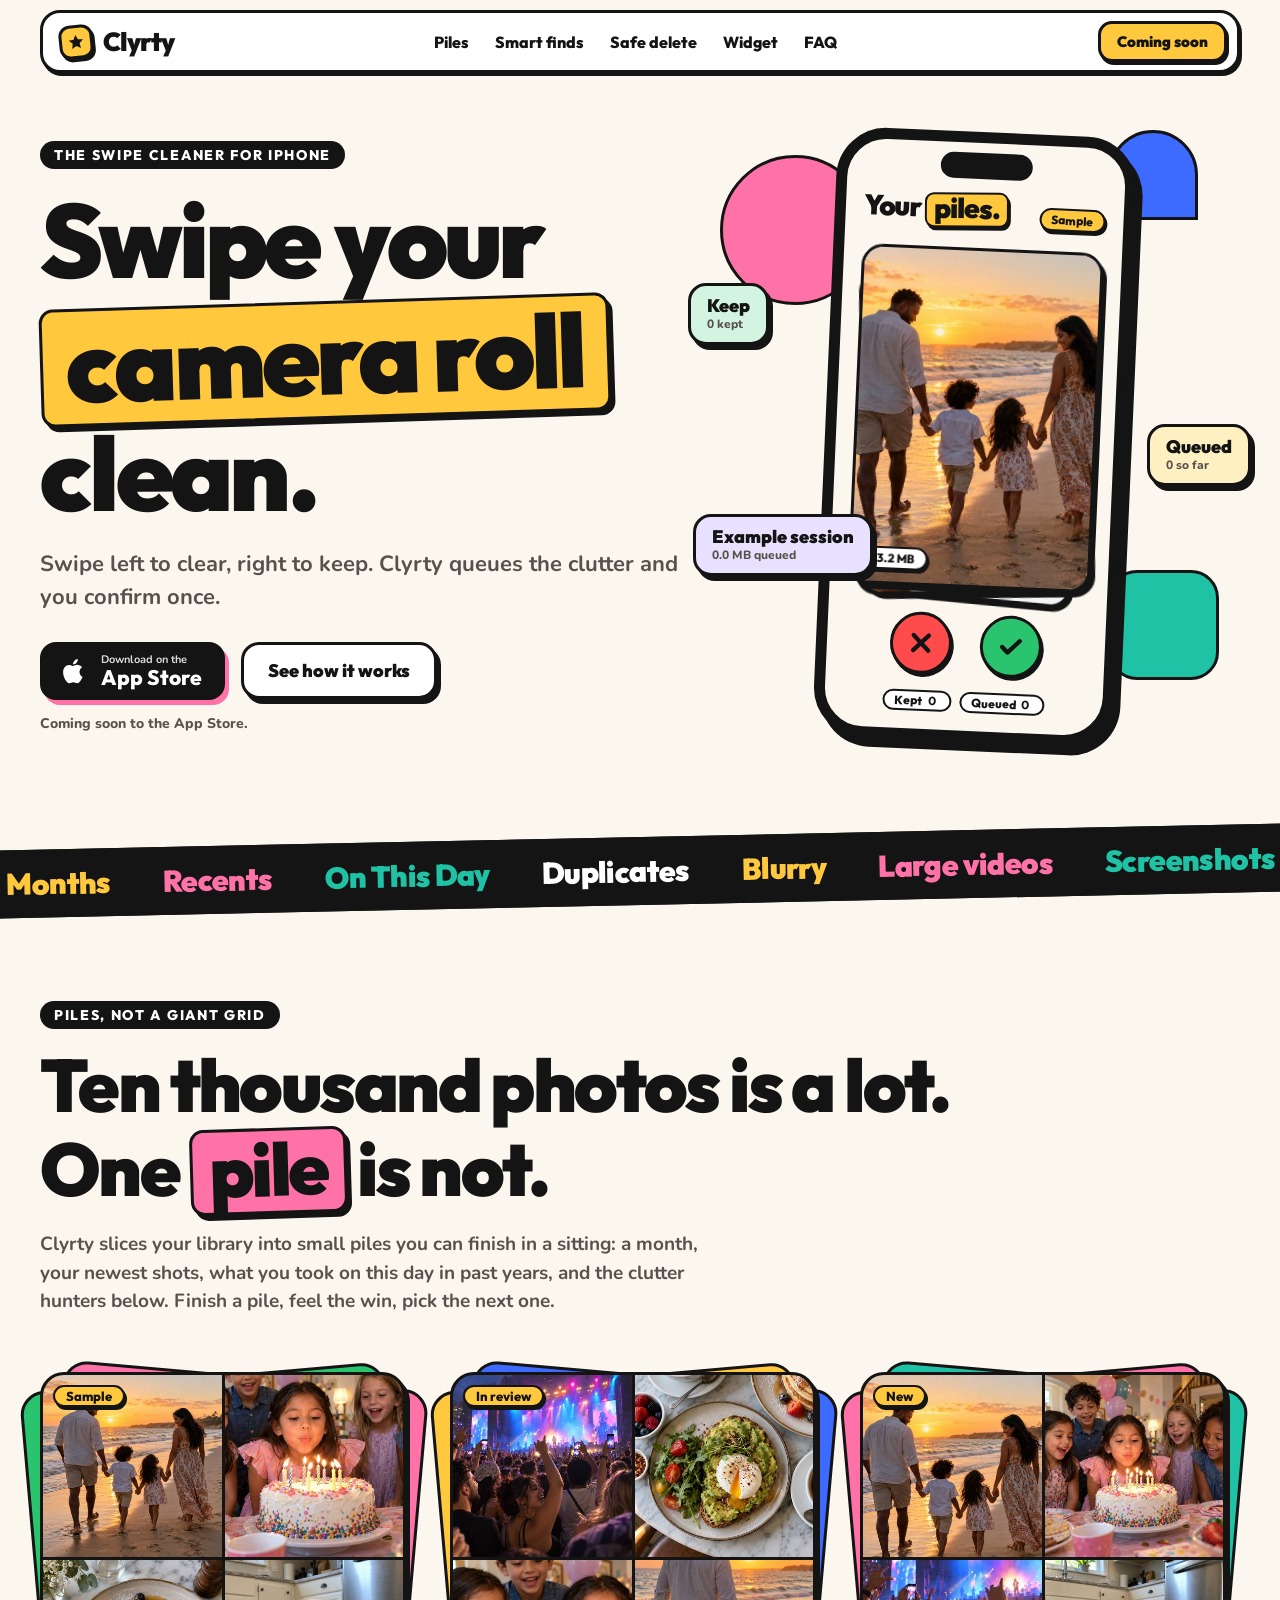
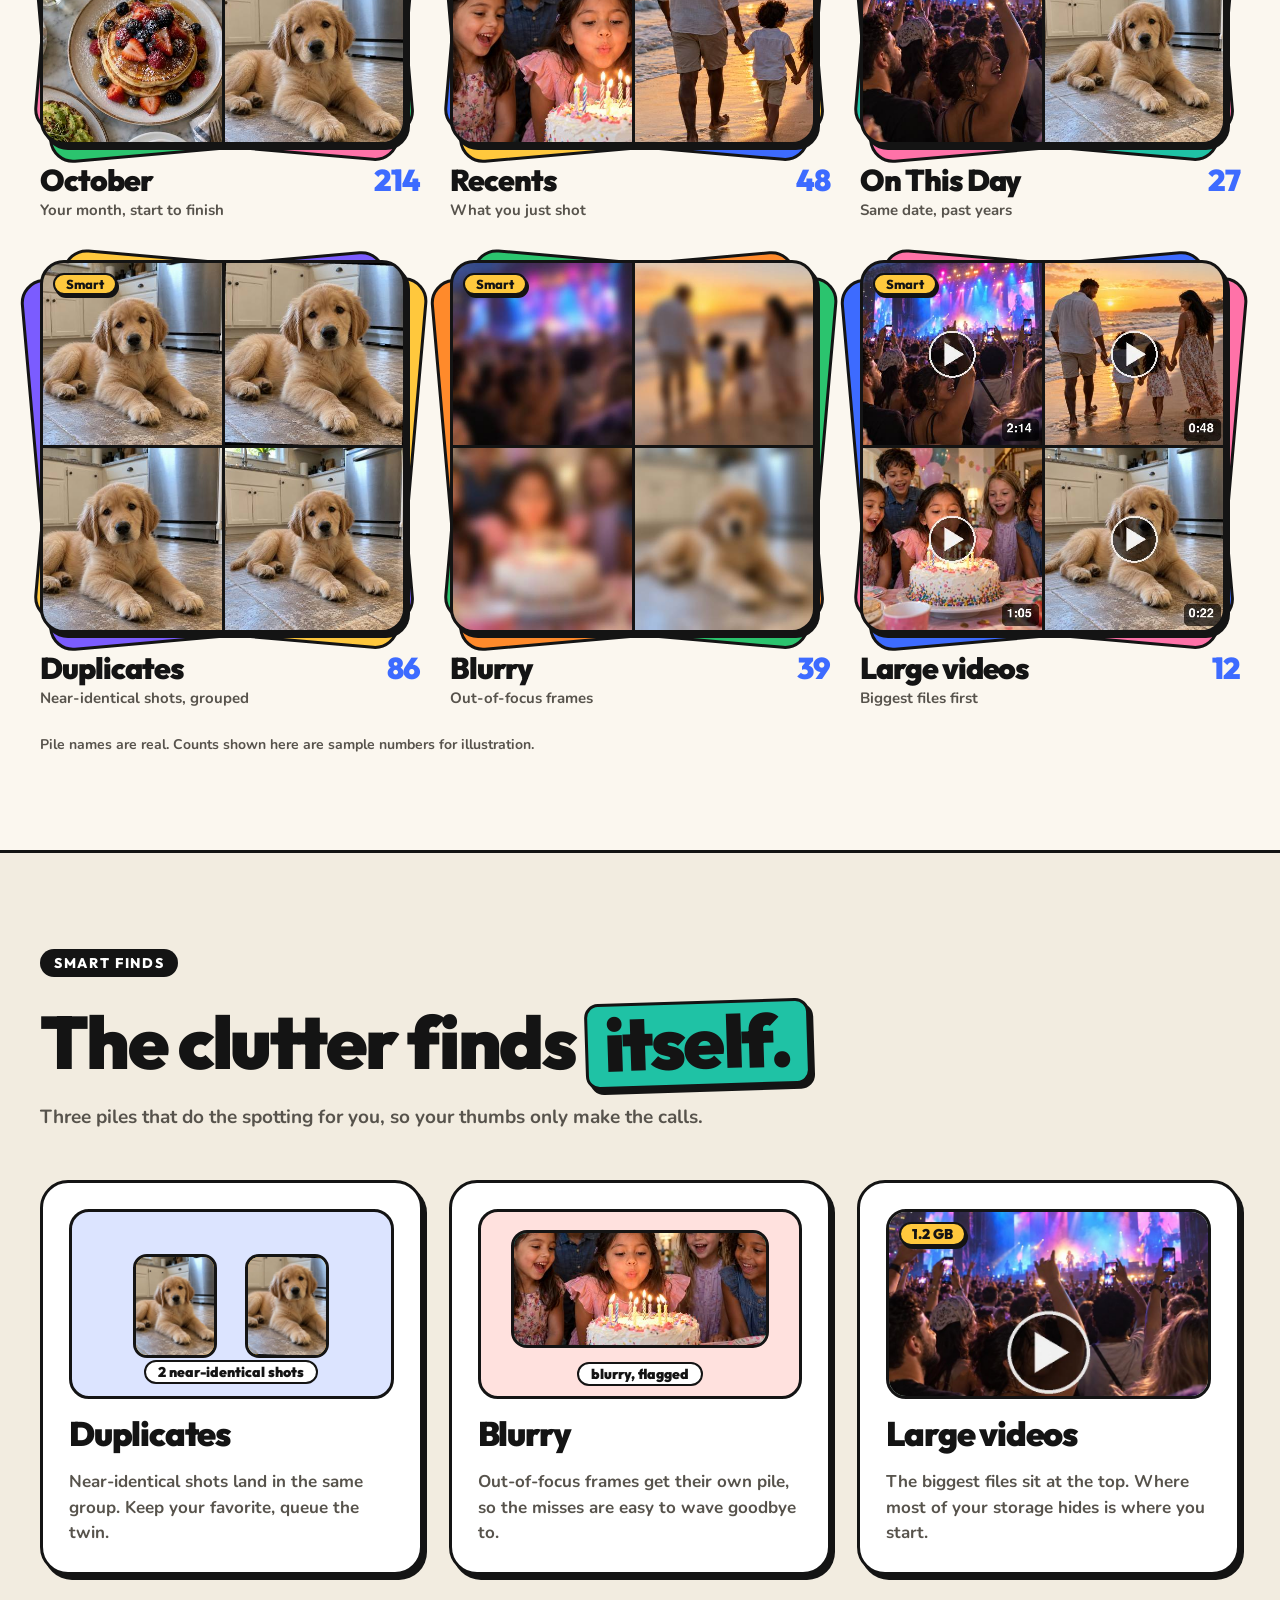
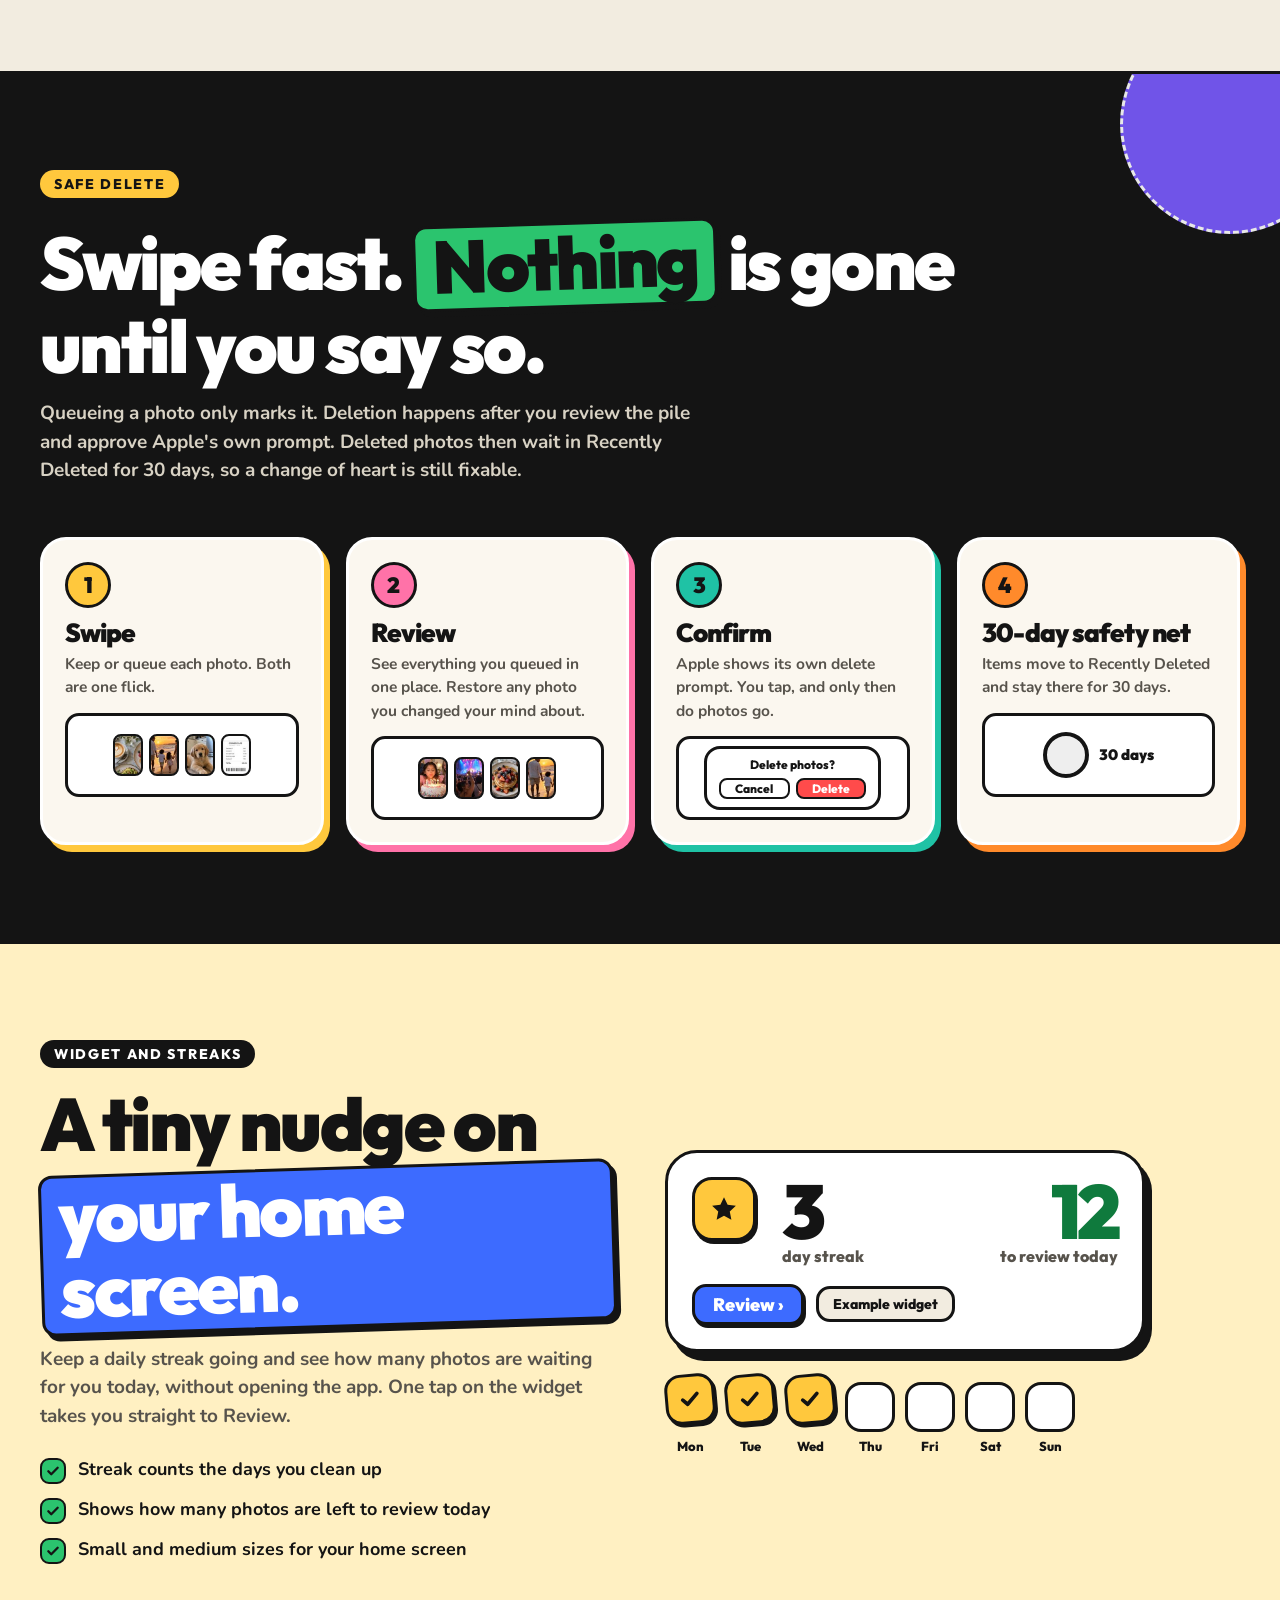
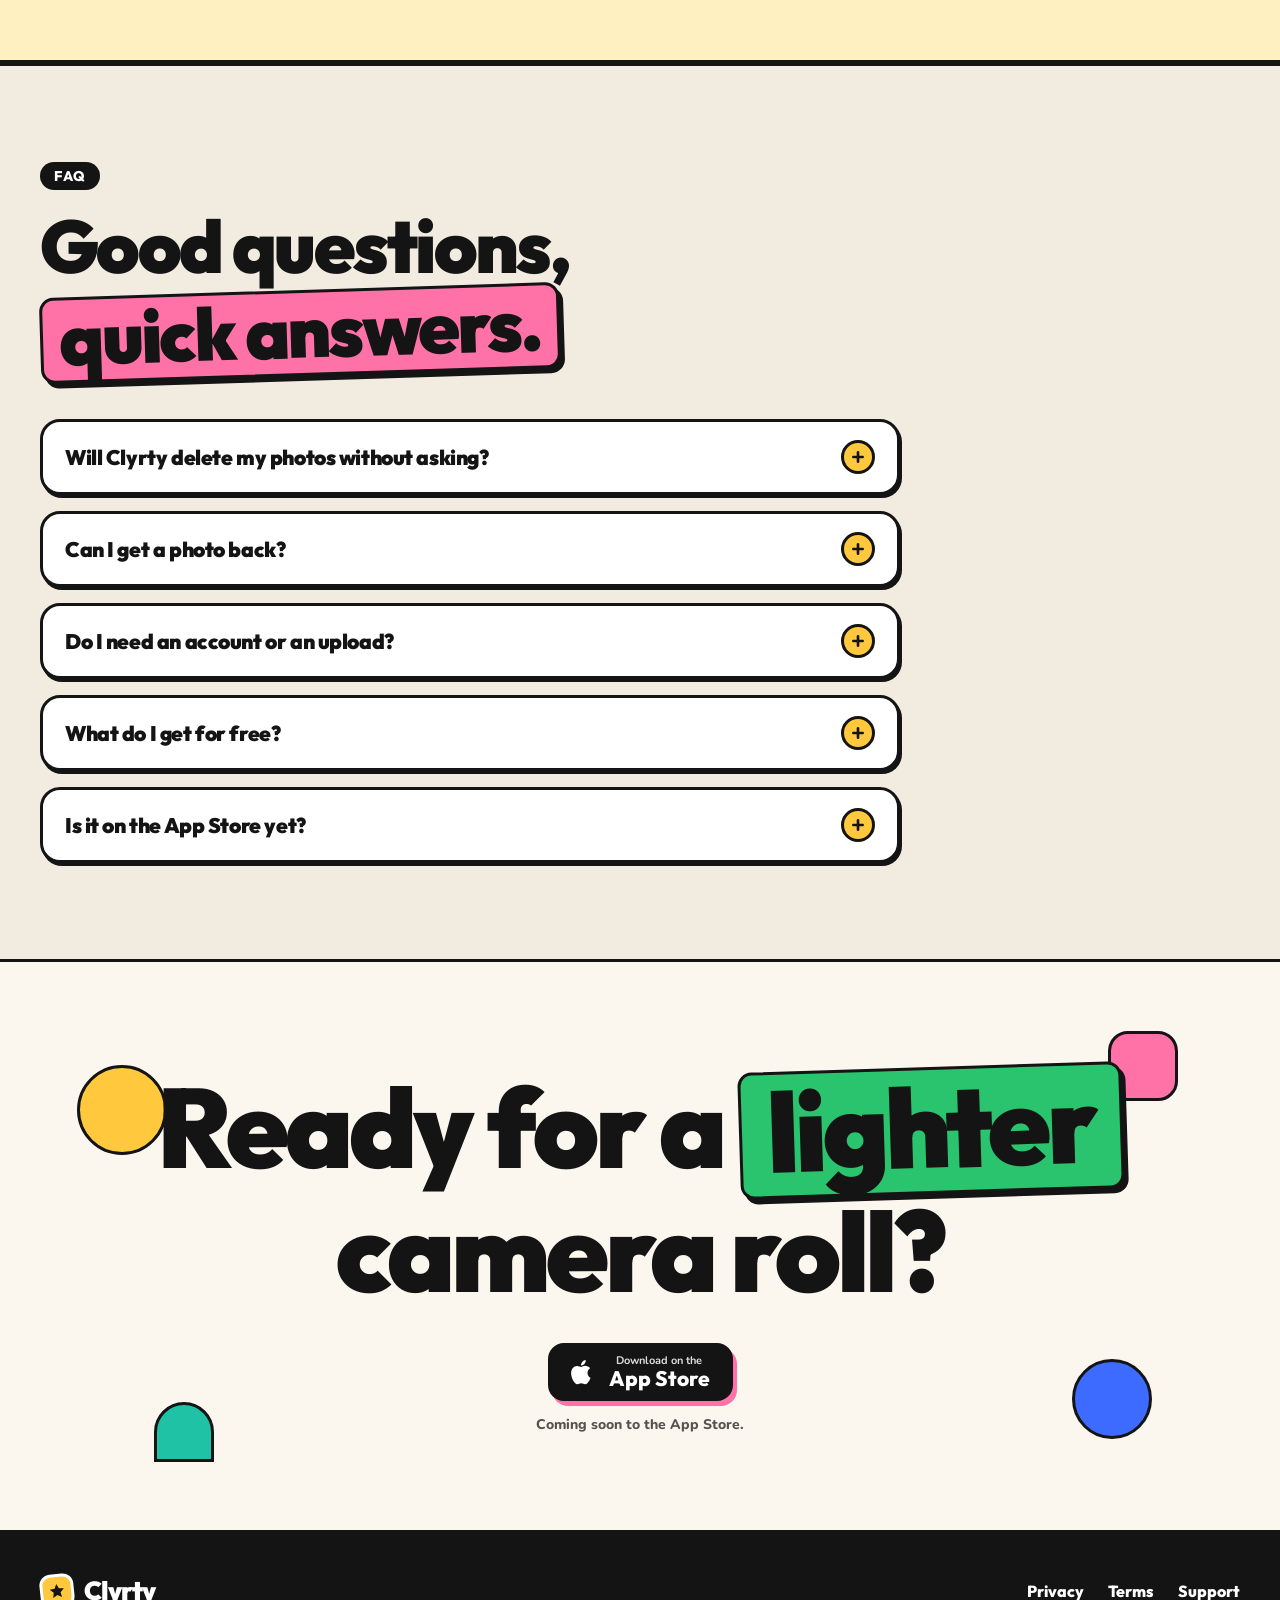
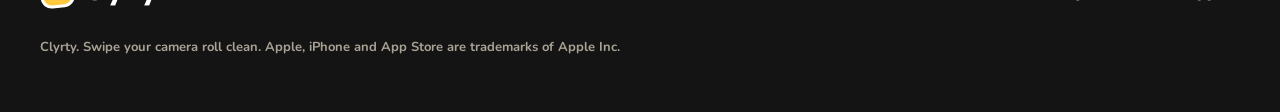
==== commit bf4f9eb8: "Use real photos on the home page and drop the privacy pitch section WULF approved the photo version:" ====
--- a/index.html
+++ b/index.html
@@ -4,7 +4,7 @@
 <meta charset="utf-8">
 <meta name="viewport" content="width=device-width, initial-scale=1">
 <title>Clyrty - Swipe your camera roll clean</title>
-<meta name="description" content="Clyrty is the iPhone photo cleaner that works in piles. Swipe, queue, confirm. Nothing is deleted until you approve Apple's prompt. On-device, no account, no ads, no tracking.">
+<meta name="description" content="Clyrty is the iPhone photo cleaner that works in piles. Swipe, queue, confirm. Nothing is deleted until you approve Apple's prompt.">
 <link rel="preconnect" href="https://fonts.googleapis.com">
 <link rel="preconnect" href="https://fonts.gstatic.com" crossorigin>
 <link href="https://fonts.googleapis.com/css2?family=Outfit:wght@600;800;900&family=Nunito:wght@500;700;800&display=swap" rel="stylesheet">
@@ -76,6 +76,7 @@
 .deck{position:relative;height:340px;margin:20px 18px 0}
 .card{position:absolute;inset:0;border:3px solid var(--ink);border-radius:22px;box-shadow:var(--pop);overflow:hidden;background:var(--cbg);touch-action:none;cursor:grab;will-change:transform;transition:transform .5s var(--spring)}
 .card.drag{transition:none;cursor:grabbing}
+.card img{position:absolute;inset:0;width:100%;height:100%;object-fit:cover;display:block;pointer-events:none;-webkit-user-drag:none}
 .card .sh{position:absolute;background:var(--sc);border:3px solid var(--ink)}
 .card .sh.circle{border-radius:50%}.card .sh.arch{border-radius:999px 999px 0 0}.card .sh.rect{border-radius:10px}
 .card .meta{position:absolute;left:12px;bottom:12px;background:#fff;border:2.5px solid var(--ink);border-radius:99px;font:800 12px 'Outfit';padding:2px 11px;box-shadow:var(--pop-sm)}
@@ -125,7 +126,7 @@
 .pile:hover .l2{transform:rotate(11deg) translate(26px,4px)}
 .pile:hover .front{transform:translateY(-8px) rotate(-1.5deg)}
 .pile .cell{position:relative;overflow:hidden;background:var(--cbg)}
-.pile .cell i{position:absolute;background:var(--sc)}
+.pile .cell img{position:absolute;inset:0;width:100%;height:100%;object-fit:cover;display:block}
 .pile .tag{position:absolute;left:10px;top:10px;z-index:2;font:800 13px 'Outfit';background:var(--yellow);border:2.5px solid var(--ink);border-radius:99px;padding:1px 11px;box-shadow:var(--pop-sm)}
 .pile h3{font-size:30px;display:flex;justify-content:space-between;align-items:baseline}
 .pile h3 b{font:900 30px 'Outfit';color:var(--blue)}
@@ -139,10 +140,10 @@
 .fcard{background:#fff;border:3px solid var(--ink);border-radius:28px;box-shadow:var(--pop);padding:26px;display:flex;flex-direction:column;gap:18px;transition:transform .3s var(--spring)}
 .fcard:hover{transform:translateY(-8px) rotate(-.8deg)}
 .fcard h3{font-size:34px}.fcard p{color:var(--muted)}
+.demo img{position:absolute;display:block;object-fit:cover}
 .demo{height:190px;border:3px solid var(--ink);border-radius:20px;position:relative;overflow:hidden;background:var(--bgd)}
 /* dup demo */
 .dup .tw{position:absolute;width:84px;height:104px;border:3px solid var(--ink);border-radius:14px;background:var(--yellow);top:42px;overflow:hidden}
-.dup .tw i{position:absolute;width:44px;height:44px;border-radius:50%;background:var(--pink);border:3px solid var(--ink);left:16px;top:18px}
 .dup .t1{left:calc(50% - 98px);animation:dupA 4.4s var(--spring) infinite}
 .dup .t2{left:calc(50% + 14px);animation:dupB 4.4s var(--spring) infinite}
 @keyframes dupA{0%,25%{transform:rotate(-4deg)}50%,80%{transform:translateX(56px) rotate(0)}100%{transform:rotate(-4deg)}}
@@ -152,9 +153,6 @@
 @keyframes lbl{0%,45%{content:"2 near-identical shots"}50%,85%{content:"keep the best one"}100%{content:"2 near-identical shots"}}
 /* blur demo */
 .blur .ph{position:absolute;inset:18px 30px 48px;border:3px solid var(--ink);border-radius:16px;background:var(--teal);overflow:hidden;animation:blurA 4s ease-in-out infinite}
-.blur .ph i{position:absolute;border:3px solid var(--ink)}
-.blur .ph i:nth-child(1){width:70px;height:70px;border-radius:50%;background:var(--yellow);left:24px;top:22px}
-.blur .ph i:nth-child(2){width:60px;height:90px;background:var(--pink);right:26px;bottom:-4px;border-radius:12px 12px 0 0}
 @keyframes blurA{0%,35%{filter:blur(9px)}55%,100%{filter:blur(0)}}
 .blur .lbl{position:absolute;left:50%;bottom:10px;transform:translateX(-50%);font:900 14px 'Outfit';background:#fff;border:2.5px solid var(--ink);border-radius:99px;padding:1px 12px;white-space:nowrap}
 .blur .lbl::after{content:"blurry, flagged";animation:lbl2 4s steps(1) infinite}
@@ -167,6 +165,9 @@
 .vid .bar:nth-child(2) b{animation-delay:.15s}.vid .bar:nth-child(3) b{animation-delay:.3s}
 @keyframes grow{0%{transform:scaleX(0)}30%,85%{transform:scaleX(1)}100%{transform:scaleX(0)}}
 
+.dup .tw img,.blur .ph img{inset:0;width:100%;height:100%}
+.vid .vthumb{inset:0;width:100%;height:100%}
+.vid .vsize{position:absolute;left:10px;top:10px;font:900 14px 'Outfit';background:var(--yellow);border:2.5px solid var(--ink);border-radius:99px;padding:1px 11px;box-shadow:var(--pop-sm)}
 /* safe delete */
 .safe{background:var(--ink);color:#fff;position:relative;overflow:hidden}
 .safe .sec-p{color:#d8d2c4}
@@ -187,12 +188,10 @@
 @property --p{syntax:'<percentage>';inherits:false;initial-value:0%}
 @keyframes ring{from{--p:0%}to{--p:100%}}
 .qmock{display:flex;gap:6px}
-.qmock i{width:30px;height:42px;border:2.5px solid var(--ink);border-radius:8px;background:var(--c);animation:pop 2.4s var(--spring) infinite;animation-delay:var(--dl)}
+.qmock i{background-size:cover!important;background-position:center!important;width:30px;height:42px;border:2.5px solid var(--ink);border-radius:8px;background:var(--c);animation:pop 2.4s var(--spring) infinite;animation-delay:var(--dl)}
 @keyframes pop{0%,100%{transform:translateY(0)}40%{transform:translateY(-12px) rotate(-6deg)}}
 .safe .deco{position:absolute;right:-60px;top:-60px;width:220px;height:220px;border-radius:50%;background:var(--violet);border:3px solid #fff;opacity:.9;animation:spin 30s linear infinite;border-style:dashed}
 
-/* privacy */
-.priv-grid{display:grid;gap:22px;margin-top:48px}
 @media(min-width:820px){.priv-grid{grid-template-columns:repeat(4,1fr)}}
 .stampbox{border:3px solid var(--ink);border-radius:26px;padding:26px 22px;box-shadow:var(--pop);background:var(--bgc);transition:transform .3s var(--spring)}
 .stampbox:nth-child(odd){transform:rotate(-1.5deg)}.stampbox:nth-child(even){transform:rotate(1.5deg)}
@@ -292,7 +291,7 @@
     <div>
       <span class="kicker rev">The swipe cleaner for iPhone</span>
       <h1 class="rev" style="--d:.08s">Swipe your <span class="hl">camera roll</span> clean.</h1>
-      <p class="lead rev" style="--d:.16s">Clyrty hands you your photos one pile at a time. Keep the good ones, queue the rest, then confirm once. Nothing leaves your library until you say so.</p>
+      <p class="lead rev" style="--d:.16s">Swipe left to clear, right to keep. Clyrty queues the clutter and you confirm once.</p>
       <div class="cta-row rev" style="--d:.24s">
         <a class="badge" href="#" aria-label="App Store badge placeholder, coming soon">
           <svg viewBox="0 0 24 24" aria-hidden="true"><path d="M16.4 12.6c0-2.4 2-3.5 2.1-3.6-1.1-1.700-2.900-1.900-3.500-1.900-1.500-.2-2.900.9-3.700.9-.8 0-1.900-.9-3.200-.8-1.600 0-3.100 1-4 2.400-1.700 3-.4 7.300 1.200 9.700.8 1.200 1.800 2.500 3 2.400 1.200 0 1.700-.8 3.100-.8 1.400 0 1.900.8 3.200.8 1.300 0 2.100-1.200 2.900-2.400.9-1.300 1.300-2.600 1.300-2.700 0 0-2.400-1-2.400-4zM14 5.400c.7-.8 1.100-1.900 1-3-1 0-2.100.7-2.800 1.500-.6.700-1.100 1.800-1 2.900 1.100.1 2.100-.6 2.800-1.400z"/></svg>
@@ -301,12 +300,6 @@
         <a class="btn white" href="#piles">See how it works</a>
       </div>
       <p class="soon rev" style="--d:.3s">Coming soon to the App Store.</p>
-      <div class="trust rev" style="--d:.34s">
-        <span class="pill"><s style="--c:var(--green)"><svg><use href="#i-check"/></svg></s>On-device</span>
-        <span class="pill"><s style="--c:var(--blue)"><svg><use href="#i-check"/></svg></s>No account</span>
-        <span class="pill"><s style="--c:var(--pink)"><svg><use href="#i-check"/></svg></s>No ads</span>
-        <span class="pill"><s style="--c:var(--yellow)"><svg><use href="#i-check"/></svg></s>No tracking</span>
-      </div>
     </div>
 
     <div class="stage" aria-label="Animated demo of swiping photos">
@@ -347,19 +340,16 @@
     <p class="sec-p rev">Three piles that do the spotting for you, so your thumbs only make the calls.</p>
     <div class="find-grid">
       <article class="fcard rev" style="--d:.05s">
-        <div class="demo dup" style="--bgd:var(--blue-soft)"><div class="tw t1"><i></i></div><div class="tw t2"><i></i></div><span class="lbl"></span></div>
+        <div class="demo dup" style="--bgd:var(--blue-soft)"><div class="tw t1"><img src="img/find-dupA.jpg" alt="Golden retriever puppy, first of two near-identical shots" width="420" height="420" loading="lazy"></div><div class="tw t2"><img src="img/find-dupB.jpg" alt="Golden retriever puppy, near-identical second shot" width="420" height="420" loading="lazy"></div><span class="lbl"></span></div>
         <h3>Duplicates</h3><p>Near-identical shots land in the same group. Keep your favorite, queue the twin.</p>
       </article>
       <article class="fcard rev" style="--d:.15s">
-        <div class="demo blur" style="--bgd:var(--red-soft)"><div class="ph"><i></i><i></i></div><span class="lbl"></span></div>
+        <div class="demo blur" style="--bgd:var(--red-soft)"><div class="ph"><img src="img/find-blur.jpg" alt="Birthday party photo that animates from blurry to sharp" width="480" height="480" loading="lazy"></div><span class="lbl"></span></div>
         <h3>Blurry</h3><p>Out-of-focus frames get their own pile, so the misses are easy to wave goodbye to.</p>
       </article>
       <article class="fcard rev" style="--d:.25s">
-        <div class="demo vid" style="--bgd:var(--green-soft)"><div class="bars">
-          <div class="bar"><b style="--c:var(--orange);--w:92%"></b><span>Largest</span></div>
-          <div class="bar"><b style="--c:var(--yellow);--w:68%"></b><span>Big</span></div>
-          <div class="bar"><b style="--c:var(--pink);--w:44%"></b><span>Chunky</span></div>
-        </div></div>
+        <div class="demo vid" style="--bgd:var(--green-soft)"><img class="vthumb" src="img/find-video.jpg" alt="Large concert video thumbnail with a play button and a 3 minute 7 second duration" width="720" height="500" loading="lazy"><span class="vsize">1.2 GB</span>
+        </div>
         <h3>Large videos</h3><p>The biggest files sit at the top. Where most of your storage hides is where you start.</p>
       </article>
     </div>
@@ -374,27 +364,13 @@
     <p class="sec-p rev">Queueing a photo only marks it. Deletion happens after you review the pile and approve Apple's own prompt. Deleted photos then wait in Recently Deleted for 30 days, so a change of heart is still fixable.</p>
     <div class="steps">
       <div class="step rev" style="--sh:var(--yellow);--d:.05s"><div class="n">1</div><h3>Swipe</h3><p>Keep or queue each photo. Both are one flick.</p>
-        <div class="mini"><div class="qmock"><i style="--c:var(--green);--dl:0s"></i><i style="--c:var(--red);--dl:.2s"></i><i style="--c:var(--green);--dl:.4s"></i><i style="--c:var(--red);--dl:.6s"></i></div></div></div>
+        <div class="mini"><div class="qmock"><i style="background:url(img/mini-a.jpg);--c:var(--green);--dl:0s"></i><i style="background:url(img/mini-b.jpg);--c:var(--red);--dl:.2s"></i><i style="background:url(img/mini-c.jpg);--c:var(--green);--dl:.4s"></i><i style="background:url(img/mini-d.jpg);--c:var(--red);--dl:.6s"></i></div></div></div>
       <div class="step rev" style="--sh:var(--pink);--d:.15s"><div class="n">2</div><h3>Review</h3><p>See everything you queued in one place. Restore any photo you changed your mind about.</p>
-        <div class="mini"><div class="qmock"><i style="--c:var(--blue);--dl:0s"></i><i style="--c:var(--yellow);--dl:.15s"></i><i style="--c:var(--teal);--dl:.3s"></i><i style="--c:var(--pink);--dl:.45s"></i></div></div></div>
+        <div class="mini"><div class="qmock"><i style="background:url(img/mini-e.jpg);--c:var(--blue);--dl:0s"></i><i style="background:url(img/mini-f.jpg);--c:var(--yellow);--dl:.15s"></i><i style="background:url(img/mini-g.jpg);--c:var(--teal);--dl:.3s"></i><i style="background:url(img/mini-h.jpg);--c:var(--pink);--dl:.45s"></i></div></div></div>
       <div class="step rev" style="--sh:var(--teal);--d:.25s"><div class="n">3</div><h3>Confirm</h3><p>Apple shows its own delete prompt. You tap, and only then do photos go.</p>
         <div class="mini"><div class="alertmock">Delete photos?<div><span>Cancel</span><span>Delete</span></div></div></div></div>
       <div class="step rev" style="--sh:var(--orange);--d:.35s"><div class="n">4</div><h3>30-day safety net</h3><p>Items move to Recently Deleted and stay there for 30 days.</p>
         <div class="mini"><div class="trashmock"><div class="ring"></div>30 days</div></div></div>
-    </div>
-  </div>
-</section>
-
-<section id="privacy">
-  <div class="wrap">
-    <span class="kicker rev">On-device privacy</span>
-    <h2 class="sec-h rev">Your photos stay <span class="hl" style="--hlc:var(--violet);color:#fff">yours.</span></h2>
-    <p class="sec-p rev">Clyrty works with your library right on your iPhone. There is nothing to sign up for and nothing watching you swipe.</p>
-    <div class="priv-grid">
-      <div class="stampbox rev" style="--bgc:var(--green-soft);--d:.05s"><div class="x"><svg><use href="#i-check"/></svg></div><h3>On-device</h3><p>Your photos are handled on your iPhone.</p></div>
-      <div class="stampbox rev" style="--bgc:var(--blue-soft);--d:.12s"><div class="x"><svg><use href="#i-x"/></svg></div><h3>No account</h3><p>Open the app and start. No email, no password.</p></div>
-      <div class="stampbox rev" style="--bgc:var(--red-soft);--d:.19s"><div class="x"><svg><use href="#i-x"/></svg></div><h3>No ads</h3><p>The screen is for your photos, not for someone else's pitch.</p></div>
-      <div class="stampbox rev" style="--bgc:var(--tint);--d:.26s"><div class="x"><svg><use href="#i-x"/></svg></div><h3>No tracking</h3><p>No analytics watching what you keep or queue.</p></div>
     </div>
   </div>
 </section>
@@ -437,7 +413,7 @@
     <div class="faq-list">
       <details class="rev"><summary>Will Clyrty delete my photos without asking?<i><svg><use href="#i-plus"/></svg></i></summary><p>No. Swiping only queues a photo. Photos are removed only after you review the queue and approve Apple's delete prompt.</p></details>
       <details class="rev"><summary>Can I get a photo back?<i><svg><use href="#i-plus"/></svg></i></summary><p>Before you confirm, restore anything from the queue. After you confirm, items go to Recently Deleted in Photos, where they stay for 30 days.</p></details>
-      <details class="rev"><summary>Do I need an account?<i><svg><use href="#i-plus"/></svg></i></summary><p>No. Clyrty has no sign-up, no ads and no tracking, and it works on your iPhone.</p></details>
+      <details class="rev"><summary>Do I need an account or an upload?<i><svg><use href="#i-plus"/></svg></i></summary><p>No. There is no sign-up. Clyrty works with the photos on your iPhone and does not upload them.</p></details>
       <details class="rev"><summary>What do I get for free?<i><svg><use href="#i-plus"/></svg></i></summary><p>15 removals a day, free. Keeping, hiding, undo and restore stay free, and every pile and tool is open to everyone. Unlimited plans are available inside the app.</p></details>
       <details class="rev"><summary>Is it on the App Store yet?<i><svg><use href="#i-plus"/></svg></i></summary><p>Not yet. It is coming soon to the App Store.</p></details>
     </div>
@@ -497,11 +473,13 @@
   /* hero deck */
   var deck=$('#deck'), kept=0, queued=0, mb=0, n=0, locked=false, auto=null, pauseUntil=0;
   var sK=$('#sK'), sQ=$('#sQ'), fKeep=$('#fKeep'), fQueue=$('#fQueue'), fMb=$('#fMb');
+  var HERO=[['hero-beach','Family walking on a beach at sunset'],['hero-brunch','Cafe brunch table seen from above'],['hero-receipt','Phone screenshot of a cafe receipt'],['hero-bday','Kids around a birthday cake with candles'],['hero-concert','Concert crowd with stage lights'],['hero-puppy','Golden retriever puppy on a kitchen floor']];
   function mk(){
     var a=ART[n%ART.length], size=SIZES[n%SIZES.length];
     var c=document.createElement('div'); c.className='card'; c.tabIndex=-1;
     c.style.setProperty('--cbg',a[0]); c.dataset.size=size;
-    c.innerHTML=shapes(a)+'<span class="meta">'+size.toFixed(1)+' MB</span><span class="stamp keep">KEEP</span><span class="stamp queue">QUEUE</span>';
+    var ph=HERO[n%HERO.length];
+    c.innerHTML='<img src="img/'+ph[0]+'.jpg" alt="'+ph[1]+'" width="640" height="640" draggable="false">'+'<span class="meta">'+size.toFixed(1)+' MB</span><span class="stamp keep">KEEP</span><span class="stamp queue">QUEUE</span>';
     n++; return c;
   }
   function layout(){
@@ -575,12 +553,18 @@
     ['Blurry','Out-of-focus frames',39,['#FF8A2B','#2BC46E'],'Smart',4],
     ['Large videos','Biggest files first',12,['#3D6BFF','#FF72A8'],'Smart',5]
   ];
+  var PT=[
+    ['oct',['Family on the beach at sunset','Kids blowing out birthday candles','Avocado toast and pancakes at brunch','Golden retriever puppy']],
+    ['rec',['Concert stage lights','Pancakes with berries','Girl blowing out candles','Dad and kids on the beach']],
+    ['otd',['Beach sunset from a past summer','Birthday party from a past year','Concert crowd from a past year','Puppy from a past year']],
+    ['dup',['Puppy, shot 1 of 4','Puppy, shot 2 of 4','Puppy, shot 3 of 4','Puppy, shot 4 of 4']],
+    ['blur',['Blurry concert shot','Blurry beach shot','Blurry birthday shot','Blurry puppy shot']],
+    ['vid',['Concert video, 2 minutes 14 seconds','Beach video, 48 seconds','Birthday video, 1 minute 5 seconds','Puppy video, 22 seconds']]
+  ];
   var pg=$('#pileGrid');
   pg.innerHTML=piles.map(function(p,idx){
     var cells='';
-    for(var k=0;k<4;k++){ var a=ART[(p[5]+k)%ART.length]; cells+='<div class="cell" style="--cbg:'+a[0]+'">'+
-      '<i style="--sc:'+a[1]+';width:'+(40+k*8)+'%;height:'+(40+k*8)+'%;left:'+(10+k*12)+'%;top:'+(14+((k*17)%30))+'%;border-radius:'+(k%2?'50%':'8px')+';border:2px solid #141414"></i>'+
-      '<i style="--sc:'+a[2]+';width:34%;height:34%;right:8%;bottom:10%;border-radius:'+(k%2?'8px':'50%')+';border:2px solid #141414"></i></div>'; }
+    for(var k=0;k<4;k++){ cells+='<div class="cell"><img src="img/pile-'+PT[p[5]][0]+(k+1)+'.jpg" alt="'+PT[p[5]][1][k]+'" width="360" height="360" loading="lazy" decoding="async"></div>'; }
     return '<div class="pile rev" style="--d:'+(idx*.07)+'s"><div class="stack"><div class="layer l3" style="--c3:'+p[3][0]+'"></div><div class="layer l2" style="--c2:'+p[3][1]+'"></div><div class="front"><span class="tag">'+p[4]+'</span>'+cells+'</div></div>'+
       '<h3>'+p[0]+'<b data-count="'+p[2]+'">0</b></h3><p>'+p[1]+'</p></div>';
   }).join('');
